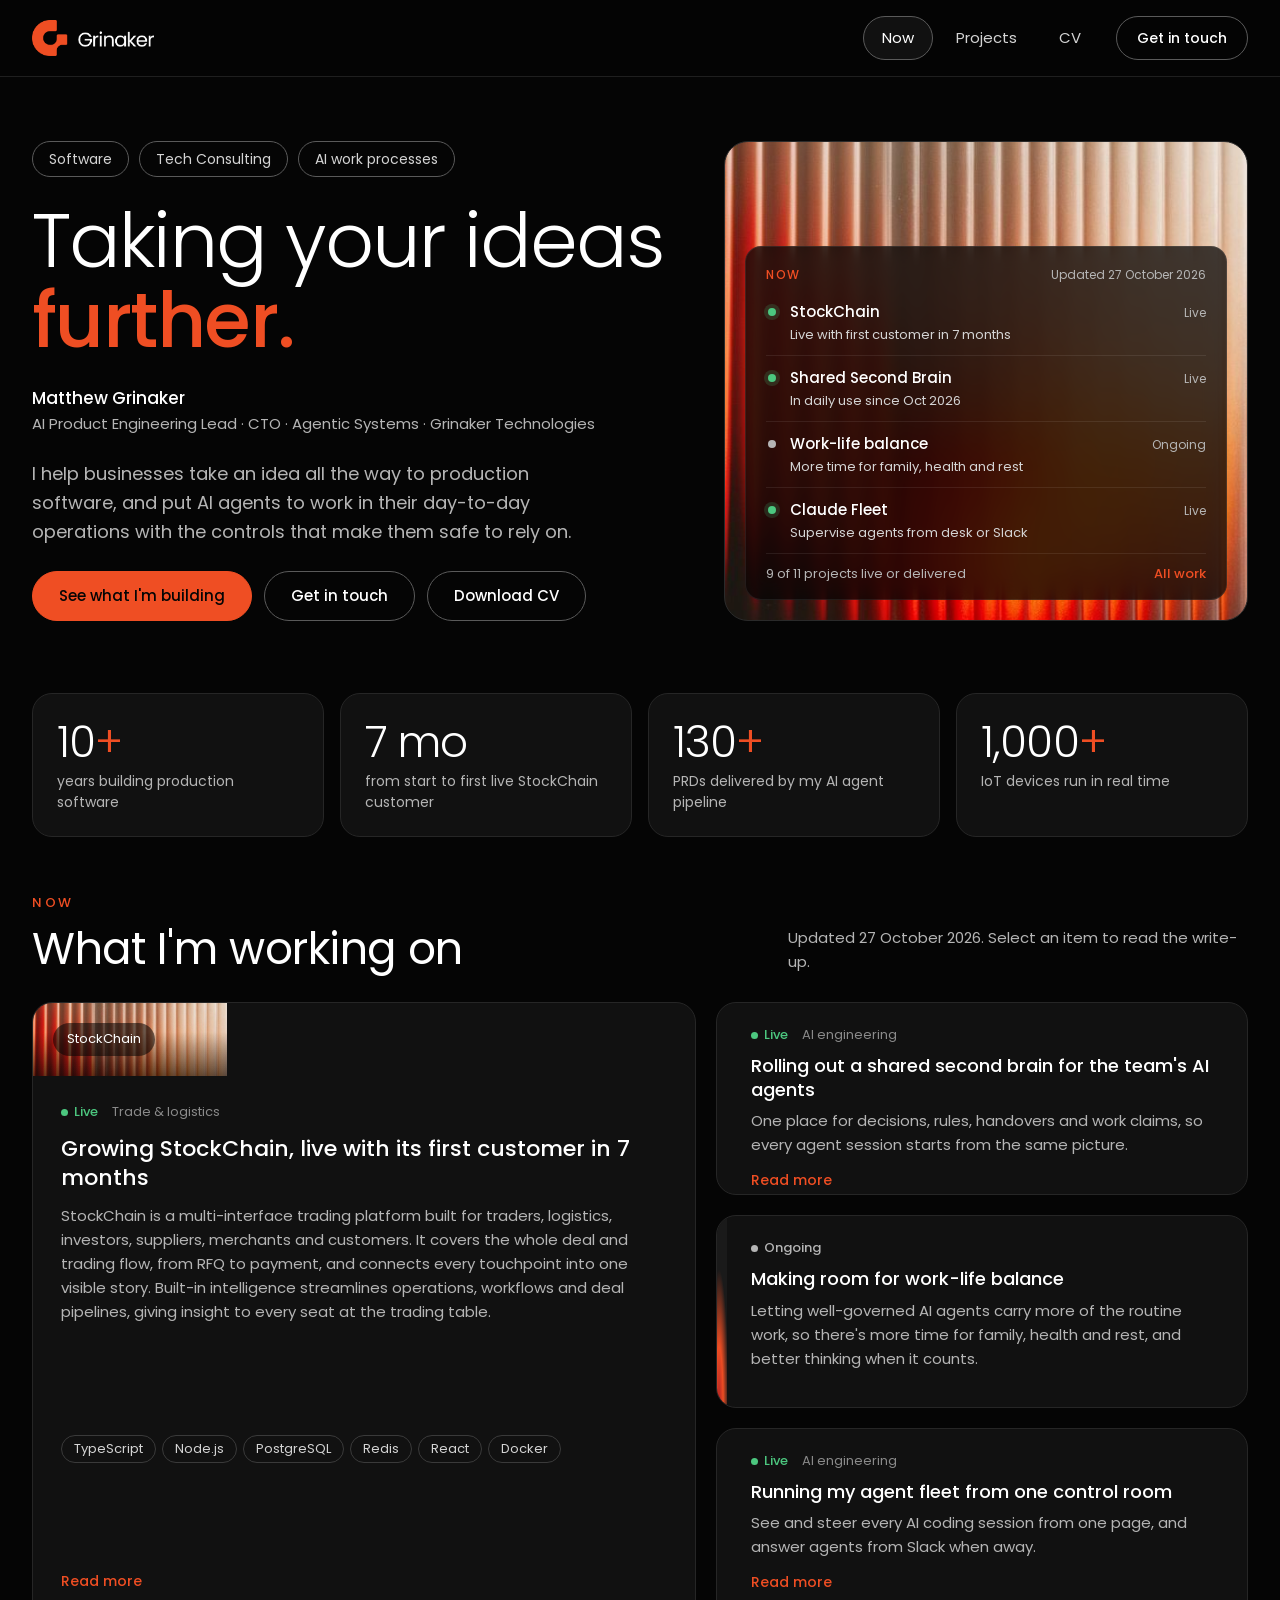
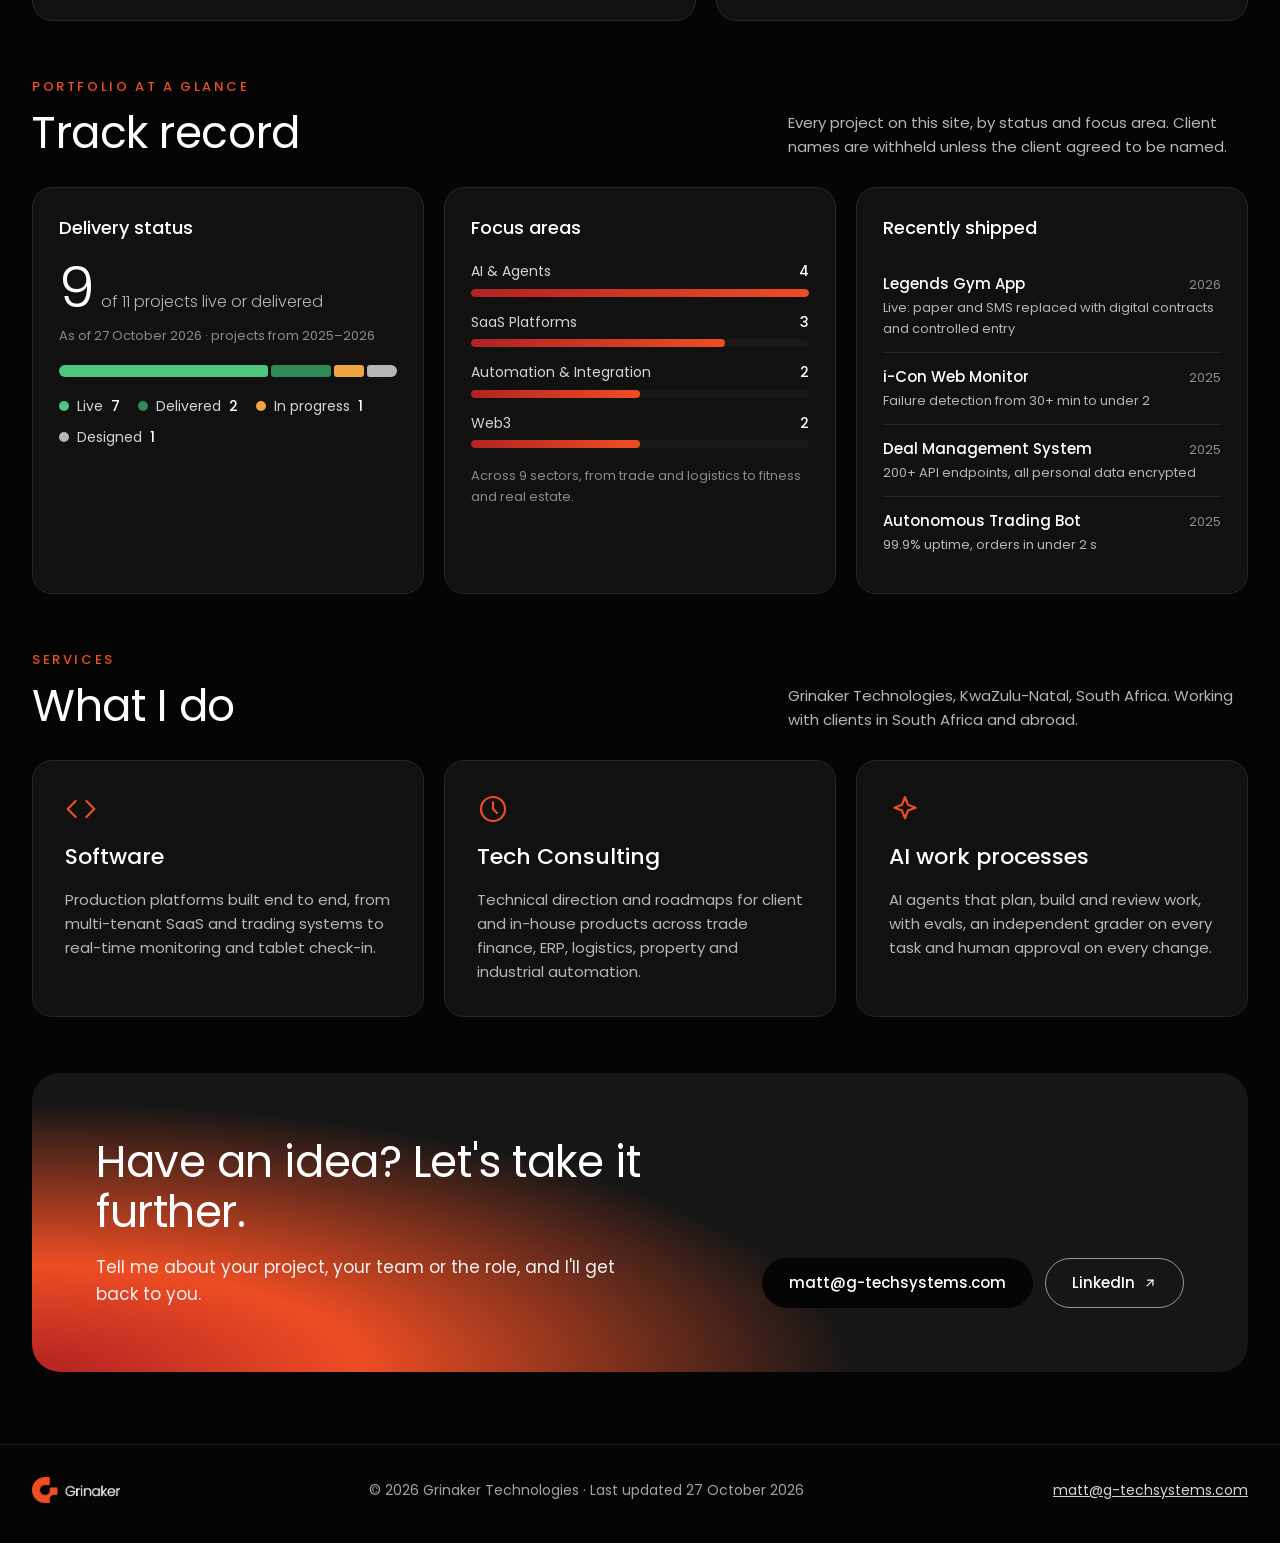
==== index.html @ ab9e6541 "Replace GTech OS with work-life balance on the Now list Co-Authored-By: Claude Opus 5.5 <noreply@ant" ====
<!doctype html>
<html lang="en">
<head>
<meta charset="utf-8">
<meta name="viewport" content="width=device-width, initial-scale=1">
<title>Matthew Grinaker · Grinaker Technologies</title>
<meta name="description" content="What Matthew Grinaker and Grinaker Technologies are building now, recent projects and CV. Software, tech consulting and AI work processes.">
<meta name="theme-color" content="#050505">
<meta property="og:title" content="Matthew Grinaker · Grinaker Technologies">
<meta property="og:description" content="Taking your ideas further. Software, tech consulting and AI work processes.">
<meta property="og:image" content="https://matthew-grinaker.github.io/Recent-Projects/assets/grinaker-share.jpg">
<meta property="og:image:width" content="1200">
<meta property="og:image:height" content="627">
<meta property="og:url" content="https://matthew-grinaker.github.io/Recent-Projects/">
<meta property="og:type" content="website">
<meta name="twitter:card" content="summary_large_image">
<link rel="icon" type="image/png" href="assets/grinaker-mark.png">
<link rel="apple-touch-icon" href="assets/grinaker-mark.png">
<link rel="preconnect" href="https://fonts.googleapis.com">
<link rel="preconnect" href="https://fonts.gstatic.com" crossorigin>
<link href="https://fonts.googleapis.com/css2?family=Poppins:wght@300;400;500;600&display=swap" rel="stylesheet">
<style>
  /* Grinaker Technologies brand: near-black canvas, signal orange, Poppins */
  :root {
    color-scheme: dark;
    --bg: #050505;
    --surface: #111111;
    --surface-2: #181818;
    --text: #ffffff;
    --soft: #d4d4d4;
    --muted: #b5b5b5;
    --faint: #8a8a8a;
    --border: #262626;
    --border-strong: #3a3a3a;
    --outline: #5a5a5a;
    --accent: #ef4e23;
    --accent-hover: #ff7a52;
    --accent-deep: #b22223;
    --accent-soft: rgba(239, 78, 35, .12);
    --live: #4cc77f;
    --progress: #f0a640;
    --plan: #b5b5b5;
    --glow: radial-gradient(120% 90% at 20% 100%, #b22223 0%, #ed4d23 35%, #1a1a1a 80%);
  }
  * { box-sizing: border-box; }
  html { scroll-behavior: smooth; }
  body {
    margin: 0;
    background: var(--bg);
    color: var(--text);
    font-family: Poppins, system-ui, -apple-system, "Segoe UI", sans-serif;
    font-size: 16px;
    line-height: 1.6;
    -webkit-font-smoothing: antialiased;
  }
  a { color: var(--accent); }
  a:hover { color: var(--accent-hover); }
  :focus-visible { outline: 2px solid var(--accent); outline-offset: 3px; }
  .wrap { max-width: 1280px; margin: 0 auto; padding: 0 32px; }
  .eyebrow { margin: 0; font-size: 13px; letter-spacing: .2em; text-transform: uppercase; color: var(--accent); font-weight: 500; }
  .pill {
    display: inline-flex; align-items: center; gap: 8px;
    border: 1px solid var(--outline); border-radius: 999px; padding: 6px 16px;
    font-size: 14px; color: var(--soft);
  }

  /* Top bar: logo + tabs */
  .topbar { position: sticky; top: 0; z-index: 10; background: rgba(5, 5, 5, .86); backdrop-filter: blur(12px); -webkit-backdrop-filter: blur(12px); border-bottom: 1px solid #1f1f1f; }
  .topbar .wrap { display: flex; flex-wrap: wrap; align-items: center; justify-content: space-between; gap: 12px 24px; padding-top: 16px; padding-bottom: 16px; }
  .brand { display: block; line-height: 0; }
  .brand img { height: 36px; width: auto; }
  .tabs { display: flex; align-items: center; gap: 4px; }
  .tabs button {
    background: none; border: 1px solid transparent; border-radius: 999px; padding: 9px 18px; min-height: 44px;
    font: inherit; font-size: 15px; color: var(--soft); cursor: pointer;
  }
  .tabs button:hover { color: var(--text); }
  .tabs button[aria-selected="true"] { color: var(--text); border-color: var(--outline); background: var(--surface); }
  .topbar .contact-btn { margin-left: 12px; }

  .btn {
    display: inline-flex; align-items: center; gap: 8px; min-height: 48px;
    padding: 12px 26px; border-radius: 999px; font-weight: 500; font-size: 15px;
    text-decoration: none; border: 1px solid var(--outline); color: var(--text); background: transparent;
    transition: background .15s, border-color .15s, color .15s;
  }
  .btn:hover { color: var(--text); border-color: var(--soft); }
  .btn.primary { background: var(--accent); border-color: var(--accent); color: #050505; }
  .btn.primary:hover { background: var(--accent-hover); border-color: var(--accent-hover); color: #050505; }
  .btn.small { min-height: 44px; padding: 9px 20px; font-size: 14px; }
  .btn svg { flex: none; }

  /* Hero */
  .hero .wrap { display: flex; flex-wrap: wrap; align-items: center; gap: 48px; padding-top: 64px; padding-bottom: 56px; }
  .hero-copy { flex: 1 1 520px; min-width: 0; display: flex; flex-direction: column; gap: 24px; }
  .hero-tags { display: flex; flex-wrap: wrap; gap: 10px; }
  .hero h1 { margin: 0; font-size: clamp(40px, 6vw, 76px); line-height: 1.05; font-weight: 300; letter-spacing: -.02em; }
  .hero h1 span { color: var(--accent); font-weight: 500; }
  .hero .who { margin: 0; font-size: 17px; color: var(--text); font-weight: 500; }
  .hero .who small { display: block; font-size: 15px; font-weight: 400; color: var(--muted); }
  .hero .pitch { margin: 0; font-size: 18px; color: var(--muted); max-width: 560px; }
  .actions { display: flex; flex-wrap: wrap; gap: 12px; }
  .hero-visual {
    flex: 1 1 400px; min-width: 0; align-self: stretch; min-height: 320px; position: relative;
    border-radius: 24px; overflow: hidden; border: 1px solid #2a2a2a; padding: 20px;
    display: flex; flex-direction: column; justify-content: flex-end;
    background: #1a1a1a url("assets/grinaker-texture.jpg") center / cover no-repeat;
  }
  .now-panel {
    background: rgba(5, 5, 5, .74); backdrop-filter: blur(10px); -webkit-backdrop-filter: blur(10px);
    border: 1px solid rgba(255, 255, 255, .08); border-radius: 16px; padding: 18px 20px 14px;
  }
  .now-panel .head { display: flex; justify-content: space-between; align-items: baseline; gap: 12px; margin-bottom: 6px; }
  .now-panel .label { font-size: 12px; letter-spacing: .14em; text-transform: uppercase; color: var(--accent); font-weight: 500; }
  .now-panel .date { font-size: 12px; color: var(--muted); }
  .now-panel ul { list-style: none; margin: 0; padding: 0; }
  .now-panel li + li { border-top: 1px solid rgba(255, 255, 255, .08); }
  .now-panel button, .now-panel .row {
    width: 100%; background: none; border: 0; padding: 10px 0; font: inherit; color: inherit; text-align: left; cursor: pointer;
    display: grid; grid-template-columns: 16px 1fr auto; gap: 2px 8px; align-items: baseline;
  }
  .now-panel button:hover .t { color: var(--accent); }
  .now-panel .dot { width: 8px; height: 8px; border-radius: 50%; background: currentColor; align-self: center; margin-left: 2px; }
  .now-panel .dot.live { color: var(--live); box-shadow: 0 0 0 4px rgba(76, 199, 127, .18); }
  .now-panel .dot.progress { color: var(--progress); box-shadow: 0 0 0 4px rgba(240, 166, 64, .18); }
  .now-panel .dot.plan { color: var(--plan); }
  .now-panel .t { font-size: 15px; font-weight: 500; }
  .now-panel .s { font-size: 12px; color: var(--muted); white-space: nowrap; }
  .now-panel .h { grid-column: 2 / -1; font-size: 13px; color: var(--soft); line-height: 1.45; }
  .now-panel .foot { display: flex; justify-content: space-between; gap: 12px; padding-top: 10px; border-top: 1px solid rgba(255, 255, 255, .08); font-size: 13px; color: var(--muted); }
  .now-panel .foot a { color: var(--accent); text-decoration: none; font-weight: 500; }

  /* Panels */
  section.panel { padding: 8px 0 72px; }
  section.panel[hidden] { display: none; }
  .block { padding-top: 56px; }
  .block-head { display: flex; flex-wrap: wrap; align-items: flex-end; justify-content: space-between; gap: 12px 24px; margin-bottom: 28px; }
  .block-head > div { display: flex; flex-direction: column; gap: 10px; }
  h2 { margin: 0; font-size: clamp(30px, 4vw, 44px); font-weight: 400; letter-spacing: -.01em; line-height: 1.15; }
  .sub { margin: 0; color: var(--muted); font-size: 15px; max-width: 460px; }

  /* KPI tiles */
  .stats { display: grid; grid-template-columns: repeat(4, 1fr); gap: 16px; }
  .stat { background: var(--surface); border: 1px solid var(--border); border-radius: 20px; padding: 24px; display: flex; flex-direction: column; gap: 6px; }
  .stat b { font-size: clamp(32px, 3.4vw, 44px); font-weight: 300; letter-spacing: -.02em; line-height: 1.1; color: var(--text); }
  .stat b em { font-style: normal; color: var(--accent); }
  .stat span { color: var(--muted); font-size: 14px; line-height: 1.45; }

  /* Now: featured + list */
  .now-grid { display: grid; grid-template-columns: 1.25fr 1fr; gap: 20px; }
  .now-card {
    background: var(--surface); border: 1px solid var(--border); border-radius: 20px; overflow: hidden;
    display: flex; flex-direction: column; cursor: pointer; text-align: left; font: inherit; color: inherit; padding: 0;
    transition: border-color .15s, transform .15s;
  }
  .now-card:hover, .now-card:focus-visible { border-color: var(--accent); transform: translateY(-2px); }
  .now-card.static { cursor: default; }
  .now-card.static:hover { border-color: var(--border); transform: none; }
  .now-card .art { aspect-ratio: 16 / 7; background: var(--glow); display: flex; align-items: flex-end; padding: 20px; }
  .now-card.featured .art { aspect-ratio: 16 / 6; background: linear-gradient(180deg, rgba(5,5,5,0) 40%, rgba(5,5,5,.6) 100%), #1a1a1a url("assets/grinaker-texture.jpg") center 30% / cover no-repeat; }
  .now-card .art .tag-chip { font-size: 13px; color: #fff; background: rgba(5, 5, 5, .55); border-radius: 999px; padding: 6px 14px; }
  .now-card .body { padding: 26px 28px 28px; display: flex; flex-direction: column; gap: 12px; flex-grow: 1; }
  .now-card h3 { margin: 0; font-size: 22px; font-weight: 500; line-height: 1.3; }
  .now-card p { margin: 0; color: var(--muted); font-size: 15px; }
  .now-side { display: flex; flex-direction: column; gap: 20px; }
  .now-side .now-card { flex-direction: row; flex: 1; }
  .now-side .now-card .art { aspect-ratio: auto; width: 10px; padding: 0; flex: none; }
  .now-side .now-card .body { padding: 22px 24px; gap: 8px; }
  .now-side .now-card h3 { font-size: 18px; }
  .meta-row { display: flex; flex-wrap: wrap; align-items: center; gap: 8px 14px; font-size: 13px; color: var(--faint); }
  .more { margin-top: auto; padding-top: 4px; font-size: 14px; color: var(--accent); font-weight: 500; }

  /* Snapshot dashboard */
  .snapshot { display: grid; grid-template-columns: 1fr 1fr 1fr; gap: 20px; }
  .tile { background: var(--surface); border: 1px solid var(--border); border-radius: 20px; padding: 26px; display: flex; flex-direction: column; gap: 18px; min-width: 0; }
  .tile h3 { margin: 0; font-size: 18px; font-weight: 500; }
  .tile .note { margin: 0; font-size: 13px; color: var(--faint); }
  .tile .big + .note { margin-top: -8px; }
  .big { font-size: 56px; font-weight: 300; letter-spacing: -.03em; line-height: 1; }
  .big small { font-size: 16px; color: var(--muted); letter-spacing: 0; margin-left: 8px; }
  .seg { display: flex; height: 12px; border-radius: 999px; overflow: hidden; gap: 3px; background: transparent; }
  .seg i { display: block; height: 100%; border-radius: 3px; }
  .legend { display: flex; flex-wrap: wrap; gap: 8px 18px; margin: 0; padding: 0; list-style: none; font-size: 14px; color: var(--soft); }
  .legend li { display: flex; align-items: center; gap: 8px; }
  .legend i { width: 10px; height: 10px; border-radius: 50%; display: inline-block; }
  .legend b { font-weight: 500; color: var(--text); }
  .bars { display: flex; flex-direction: column; gap: 14px; margin: 0; padding: 0; list-style: none; }
  .bars li { display: grid; grid-template-columns: 1fr auto; gap: 6px 12px; font-size: 14px; color: var(--soft); }
  .bars li b { font-weight: 500; color: var(--text); }
  .bars .track { grid-column: 1 / -1; height: 8px; background: var(--surface-2); border-radius: 999px; overflow: hidden; }
  .bars .fill { height: 100%; background: linear-gradient(90deg, var(--accent-deep), var(--accent)); border-radius: 999px; }
  .shipped { display: flex; flex-direction: column; margin: 0; padding: 0; list-style: none; }
  .shipped li { border-top: 1px solid var(--border); }
  .shipped li:first-child { border-top: 0; }
  .shipped button {
    width: 100%; background: none; border: 0; padding: 12px 0; font: inherit; color: inherit; text-align: left; cursor: pointer;
    display: grid; grid-template-columns: 1fr auto; gap: 2px 12px; align-items: baseline;
  }
  .shipped button:hover strong { color: var(--accent); }
  .shipped strong { font-weight: 500; font-size: 15px; }
  .shipped .yr { font-size: 13px; color: var(--faint); }
  .shipped .hl { grid-column: 1 / -1; font-size: 13px; color: var(--muted); }

  /* Services */
  .services { display: grid; grid-template-columns: repeat(3, 1fr); gap: 20px; }
  .service { background: var(--surface); border: 1px solid var(--border); border-radius: 20px; padding: 32px; display: flex; flex-direction: column; gap: 14px; }
  .service h3 { margin: 0; font-size: 22px; font-weight: 500; }
  .service p { margin: 0; color: var(--muted); font-size: 15px; }

  /* Contact CTA */
  .cta {
    border-radius: 28px; padding: clamp(32px, 5vw, 64px);
    background: radial-gradient(90% 120% at 0% 100%, #b22223 0%, #ed4d23 30%, #161616 75%);
    display: flex; flex-wrap: wrap; align-items: flex-end; justify-content: space-between; gap: 32px;
  }
  .cta > div:first-child { flex: 1 1 380px; display: flex; flex-direction: column; gap: 16px; }
  .cta p { margin: 0; font-size: 17px; color: #f2f2f2; max-width: 520px; }
  .cta .actions .btn:not(.primary) { border-color: rgba(255, 255, 255, .55); }
  .cta .btn.primary { background: #050505; border-color: #050505; color: #fff; }
  .cta .btn.primary:hover { background: #1a1a1a; border-color: #1a1a1a; }

  /* Projects tab */
  .filters { display: flex; flex-wrap: wrap; gap: 8px; align-items: center; margin-bottom: 24px; }
  .chip {
    border: 1px solid var(--border-strong); background: transparent; color: var(--soft);
    border-radius: 999px; padding: 8px 16px; min-height: 40px; font: inherit; font-size: 14px; cursor: pointer;
  }
  .chip:hover { border-color: var(--outline); color: var(--text); }
  .chip[aria-pressed="true"] { background: var(--accent); border-color: var(--accent); color: #050505; font-weight: 500; }
  .search {
    margin-left: auto; min-width: 200px; flex: 0 1 280px; min-height: 44px;
    border: 1px solid var(--border-strong); background: #141414; color: var(--text);
    border-radius: 12px; padding: 10px 14px; font: inherit; font-size: 15px;
  }
  .search::placeholder { color: var(--faint); }
  .grid { display: grid; grid-template-columns: repeat(3, 1fr); gap: 20px; }
  .card {
    display: flex; flex-direction: column; gap: 10px; text-align: left;
    background: var(--surface); border: 1px solid var(--border); border-radius: 20px;
    padding: 26px; cursor: pointer; font: inherit; color: inherit;
    transition: border-color .15s, transform .15s;
  }
  .card:hover, .card:focus-visible { border-color: var(--accent); transform: translateY(-2px); }
  .card .top { display: flex; justify-content: space-between; gap: 8px; font-size: 12px; letter-spacing: .08em; text-transform: uppercase; color: var(--accent); font-weight: 500; }
  .card h3 { margin: 0; font-size: 20px; font-weight: 500; line-height: 1.3; }
  .card p { margin: 0; color: var(--muted); font-size: 15px; }
  .card .highlight { color: var(--text); font-size: 14px; font-weight: 500; }
  .card .year { font-size: 13px; color: var(--faint); }
  .tags { display: flex; flex-wrap: wrap; gap: 6px; margin-top: auto; padding-top: 8px; }
  .tag { border: 1px solid var(--border-strong); border-radius: 999px; padding: 3px 12px; font-size: 13px; color: var(--soft); }
  .status { display: inline-flex; align-items: center; gap: 6px; font-weight: 500; letter-spacing: 0; text-transform: none; font-size: 13px; }
  .status::before { content: ""; width: 7px; height: 7px; border-radius: 50%; background: currentColor; }
  .status.live { color: var(--live); }
  .status.progress { color: var(--progress); }
  .status.plan { color: var(--plan); }
  .empty { color: var(--muted); padding: 24px 0; }

  /* CV tab */
  .cv-grid { display: grid; grid-template-columns: 2fr 1fr; gap: 40px; }
  .cv-grid h3.section { margin: 0 0 18px; font-size: 13px; color: var(--accent); text-transform: uppercase; letter-spacing: .2em; font-weight: 500; }
  .job { padding: 0 0 26px 24px; border-left: 1px solid var(--border-strong); position: relative; }
  .job::before { content: ""; position: absolute; left: -5px; top: 7px; width: 9px; height: 9px; border-radius: 50%; background: var(--accent); }
  .job .period { font-size: 13px; color: var(--faint); }
  .job h3 { margin: 2px 0 0; font-size: 18px; font-weight: 500; }
  .job .org { color: var(--accent); font-weight: 500; font-size: 14px; }
  .job ul { margin: 10px 0 0; padding-left: 18px; color: var(--muted); font-size: 15px; }
  .job li + li { margin-top: 4px; }
  .skill-group { border-top: 1px solid #333; padding-top: 18px; margin-bottom: 24px; }
  .skill-group h4 { margin: 0 0 12px; font-size: 16px; font-weight: 500; }

  /* Project dialog */
  dialog {
    width: min(760px, calc(100% - 32px)); max-height: calc(100% - 48px);
    border: 1px solid var(--border-strong); border-radius: 20px; padding: 0;
    background: var(--surface); color: var(--text);
  }
  dialog::backdrop { background: rgba(0, 0, 0, .7); }
  .dlg-head { position: sticky; top: 0; display: flex; justify-content: flex-end; padding: 12px; background: var(--surface); }
  .dlg-close { background: transparent; border: 1px solid var(--outline); border-radius: 999px; padding: 8px 18px; min-height: 40px; font: inherit; font-size: 14px; color: var(--text); cursor: pointer; }
  .dlg-close:hover { border-color: var(--soft); }
  .dlg-body { padding: 0 32px 32px; }
  .dlg-body h1 { font-size: 30px; font-weight: 400; margin: 0 0 10px; letter-spacing: -.01em; }
  .dlg-body h2 { font-size: 13px; letter-spacing: .2em; text-transform: uppercase; color: var(--accent); font-weight: 500; margin: 26px 0 8px; }
  .dlg-body p, .dlg-body li { color: var(--soft); }
  .dlg-body strong { color: var(--text); font-weight: 500; }
  .dlg-body ul { padding-left: 20px; }

  footer { border-top: 1px solid #1f1f1f; }
  footer .wrap { display: flex; flex-wrap: wrap; align-items: center; justify-content: space-between; gap: 16px; padding-top: 32px; padding-bottom: 40px; font-size: 14px; color: #a3a3a3; }
  footer img { height: 26px; width: auto; display: block; }
  footer a { color: var(--soft); }

  @media (max-width: 1020px) {
    .snapshot { grid-template-columns: 1fr 1fr; }
    .snapshot .tile:last-child { grid-column: 1 / -1; }
    .now-grid { grid-template-columns: 1fr; }
    .grid { grid-template-columns: repeat(2, 1fr); }
  }
  @media (max-width: 860px) {
    .stats { grid-template-columns: repeat(2, 1fr); }
    .services { grid-template-columns: 1fr; }
    .cv-grid { grid-template-columns: 1fr; }
    .topbar .contact-btn { display: none; }
  }
  @media (max-width: 600px) {
    .wrap { padding: 0 16px; }
    .topbar .wrap { padding-top: 12px; padding-bottom: 10px; }
    .brand img { height: 30px; }
    .tabs { width: 100%; }
    .tabs button { flex: 1; padding: 8px 10px; }
    .hero .wrap { padding-top: 36px; gap: 32px; }
    .hero-visual { min-height: 220px; flex-basis: 100%; }
    .block { padding-top: 44px; }
    .stat { padding: 18px; border-radius: 16px; }
    .snapshot { grid-template-columns: 1fr; }
    .snapshot .tile:last-child { grid-column: auto; }
    .now-card .body { padding: 22px; }
    .service { padding: 24px; }
    .grid { grid-template-columns: 1fr; }
    .search { margin-left: 0; flex: 1 1 100%; }
    .dlg-body { padding: 0 20px 24px; }
  }
  @media (prefers-reduced-motion: reduce) {
    html { scroll-behavior: auto; }
    .card, .now-card { transition: none; }
    .card:hover, .now-card:hover { transform: none; }
  }
</style>
</head>
<body>
  <header class="topbar">
    <div class="wrap">
      <a class="brand" href="#now" aria-label="Grinaker Technologies, back to Now"><img src="assets/grinaker-logo.png" alt="Grinaker" width="407" height="120"></a>
      <div class="tabs">
        <div class="tabs" role="tablist" aria-label="Sections">
          <button role="tab" id="tab-now" aria-controls="now" aria-selected="true">Now</button>
          <button role="tab" id="tab-projects" aria-controls="projects" aria-selected="false">Projects</button>
          <button role="tab" id="tab-cv" aria-controls="cv" aria-selected="false">CV</button>
        </div>
        <a class="btn small contact-btn" href="#contact">Get in touch</a>
      </div>
    </div>
  </header>

  <section class="hero" aria-labelledby="tagline">
    <div class="wrap">
      <div class="hero-copy">
        <div class="hero-tags" id="hero-tags"></div>
        <h1 id="tagline">Taking your ideas <span>further.</span></h1>
        <p class="who"><span id="name">Matthew Grinaker</span><small id="title"></small></p>
        <p class="pitch" id="pitch"></p>
        <div class="actions" id="actions"></div>
      </div>
      <aside class="hero-visual" aria-label="What I'm working on now">
        <div class="now-panel" id="now-panel" hidden></div>
      </aside>
    </div>
  </section>

  <main class="wrap">
    <section class="panel" id="now" role="tabpanel" aria-labelledby="tab-now">
      <div class="block" style="padding-top:8px">
        <div class="stats" id="stats"></div>
      </div>

      <div class="block">
        <div class="block-head">
          <div><p class="eyebrow">Now</p><h2>What I'm working on</h2></div>
          <p class="sub" id="updated"></p>
        </div>
        <div class="now-grid" id="now-list"></div>
      </div>

      <div class="block">
        <div class="block-head">
          <div><p class="eyebrow">Portfolio at a glance</p><h2>Track record</h2></div>
          <p class="sub">Every project on this site, by status and focus area. Client names are withheld unless the client agreed to be named.</p>
        </div>
        <div class="snapshot" id="snapshot"></div>
      </div>

      <div class="block">
        <div class="block-head">
          <div><p class="eyebrow">Services</p><h2>What I do</h2></div>
          <p class="sub" id="company-line"></p>
        </div>
        <div class="services" id="services"></div>
      </div>

      <div class="block" id="contact">
        <div class="cta">
          <div>
            <h2>Have an idea? Let's take it further.</h2>
            <p>Tell me about your project, your team or the role, and I'll get back to you.</p>
          </div>
          <div class="actions" id="cta-actions"></div>
        </div>
      </div>
    </section>

    <section class="panel" id="projects" role="tabpanel" aria-labelledby="tab-projects" hidden>
      <div class="block" style="padding-top:8px">
        <div class="block-head">
          <div><p class="eyebrow">Selected work</p><h2>Projects I've delivered</h2></div>
          <p class="sub">Short summaries of recent client and in-house work. Select a project to read more.</p>
        </div>
        <div class="filters" id="filters">
          <input class="search" id="search" type="search" placeholder="Search projects or tech" aria-label="Search projects">
        </div>
        <div class="grid" id="grid"></div>
      </div>
    </section>

    <section class="panel" id="cv" role="tabpanel" aria-labelledby="tab-cv" hidden>
      <div class="block" style="padding-top:8px">
        <div class="block-head">
          <div><p class="eyebrow">Curriculum vitae</p><h2>Experience and skills</h2></div>
          <a class="btn small" id="cv-link" href="#" download>Download the full CV (PDF)</a>
        </div>
        <div class="cv-grid">
          <div>
            <h3 class="section">Experience</h3>
            <div id="experience"></div>
            <h3 class="section" style="margin-top:8px">Education</h3>
            <div id="education"></div>
          </div>
          <aside id="skills" aria-label="Skills"></aside>
        </div>
      </div>
    </section>
  </main>

  <footer>
    <div class="wrap" id="footer"></div>
  </footer>

  <dialog id="dlg" aria-label="Project details">
    <div class="dlg-head"><button class="dlg-close" id="dlg-close">Close</button></div>
    <div class="dlg-body" id="dlg-body"></div>
  </dialog>

<script>
(async function () {
  const $ = (id) => document.getElementById(id);
  const esc = (s) => String(s).replace(/[&<>"']/g, (c) => ({ "&": "&amp;", "<": "&lt;", ">": "&gt;", '"': "&quot;", "'": "&#39;" }[c]));
  const statusClass = (s) => /live|delivered/i.test(s) ? "live" : /progress/i.test(s) ? "progress" : "plan";
  const arrow = `<svg aria-hidden="true" width="14" height="14" viewBox="0 0 24 24" fill="none" stroke="currentColor" stroke-width="2" stroke-linecap="round" stroke-linejoin="round"><path d="M7 17L17 7"></path><path d="M8 7h9v9"></path></svg>`;
  const icons = {
    software: `<path d="M8 6l-6 6 6 6"></path><path d="M16 6l6 6-6 6"></path>`,
    consulting: `<circle cx="12" cy="12" r="9"></circle><path d="M12 7v5l3 3"></path>`,
    ai: `<path d="M12 3l2.2 5.8L20 11l-5.8 2.2L12 19l-2.2-5.8L4 11l5.8-2.2z"></path>`
  };
  const icon = (k) => `<svg aria-hidden="true" width="32" height="32" viewBox="0 0 24 24" fill="none" stroke="#EF4E23" stroke-width="1.6" stroke-linecap="round" stroke-linejoin="round">${icons[k] || icons.software}</svg>`;
  // Minimal Markdown for the project write-ups: headings, bullet lists, bold, italics, links, paragraphs
  const inline = (t) => esc(t)
    .replace(/\*\*(.+?)\*\*/g, "<strong>$1</strong>")
    .replace(/_(.+?)_/g, "<em>$1</em>")
    .replace(/\[(.+?)\]\((https?:[^)\s]+|mailto:[^)\s]+)\)/g, '<a href="$2" target="_blank" rel="noopener">$1</a>');
  function md(src) {
    const out = [];
    let list = null, para = [];
    const flushPara = () => { if (para.length) { out.push(`<p>${inline(para.join(" "))}</p>`); para = []; } };
    const flushList = () => { if (list) { out.push(`<ul>${list.map((li) => `<li>${inline(li)}</li>`).join("")}</ul>`); list = null; } };
    for (const line of src.split(/\r?\n/)) {
      const h = line.match(/^(#{1,3})\s+(.*)/);
      const li = line.match(/^\s*[-*]\s+(.*)/);
      if (h) { flushPara(); flushList(); out.push(`<h${h[1].length}>${inline(h[2])}</h${h[1].length}>`); }
      else if (li) { flushPara(); (list = list || []).push(li[1]); }
      else if (!line.trim()) { flushPara(); flushList(); }
      else { flushList(); para.push(line.trim()); }
    }
    flushPara(); flushList();
    return out.join("\n");
  }
  const fmtDate = (d) => new Date(d + "T00:00:00").toLocaleDateString("en-GB", { day: "numeric", month: "long", year: "numeric" });

  let data;
  try {
    data = await (await fetch("data/portfolio.json", { cache: "no-cache" })).json();
  } catch (e) {
    $("pitch").textContent = "The portfolio data could not be loaded. Please view the project write-ups in the repository instead.";
    return;
  }
  const p = data.profile;
  const b = data.brand || {};
  const bySlug = Object.fromEntries(data.projects.map((x) => [x.slug, x]));
  const mail = `mailto:${esc(p.email)}`;

  // Hero
  $("name").textContent = p.name;
  $("title").textContent = `${p.title} · ${p.company}`;
  $("pitch").textContent = b.pitch || p.summary;
  if (b.tagline) {
    // Last word in the accent colour, as in the brand mockup
    const words = b.tagline.trim().split(/\s+/);
    const last = words.pop();
    $("tagline").innerHTML = words.length ? `${esc(words.join(" "))} <span>${esc(last)}</span>` : `<span>${esc(last)}</span>`;
  }
  $("hero-tags").innerHTML = (b.services || []).map((s) => `<span class="pill">${esc(s.name)}</span>`).join("");
  $("actions").innerHTML = `
    <a class="btn primary" href="#now-list">See what I'm building</a>
    <a class="btn" href="${mail}">Get in touch</a>
    <a class="btn" href="${esc(p.cv)}" download>Download CV</a>`;
  // Hero: compact live view of current work, over the brand texture
  if (data.now.length) {
    const liveCount = data.projects.filter((x) => statusClass(x.status) === "live").length;
    $("now-panel").hidden = false;
    $("now-panel").innerHTML = `
      <div class="head"><span class="label">Now</span><span class="date">Updated ${esc(fmtDate(data.updated))}</span></div>
      <ul>${data.now.map((n) => {
        const x = bySlug[n.slug] || {};
        const status = x.status || n.status || "";
        const inner = `
          <span class="dot ${statusClass(status)}" aria-hidden="true"></span>
          <span class="t">${esc(x.title || n.title || n.headline)}</span><span class="s">${esc(status)}</span>
          <span class="h">${esc(x.highlight || n.highlight || n.detail)}</span>`;
        return n.slug ? `<li><button data-slug="${esc(n.slug)}">${inner}</button></li>` : `<li><div class="row">${inner}</div></li>`;
      }).join("")}</ul>
      <div class="foot"><span>${liveCount} of ${data.projects.length} projects live or delivered</span><a href="#projects">All work</a></div>`;
  }

  // Now: KPIs
  $("stats").innerHTML = data.stats.map((s) =>
    `<div class="stat"><b>${esc(s.value).replace(/(\+)$/, "<em>$1</em>")}</b><span>${esc(s.label)}</span></div>`).join("");

  // Now: current work (first item featured)
  $("updated").textContent = `Updated ${fmtDate(data.updated)}. Select an item to read the write-up.`;
  // Items without a slug (e.g. personal focus) have no write-up, so they render as plain cards
  const nowCard = (n, featured) => {
    const x = bySlug[n.slug] || {};
    const status = x.status || n.status;
    const sector = x.sector || n.sector;
    const meta = `<div class="meta-row">${status ? `<span class="status ${statusClass(status)}">${esc(status)}</span>` : ""}${sector ? `<span>${esc(sector)}</span>` : ""}</div>`;
    const tag = n.slug ? "button" : "article";
    return `<${tag} class="${featured ? "now-card featured" : "now-card"}${n.slug ? "" : " static"}"${n.slug ? ` data-slug="${esc(n.slug)}"` : ""}>
      <div class="art">${featured ? `<span class="tag-chip">${esc(x.title || "Current work")}</span>` : ""}</div>
      <div class="body">
        ${meta}
        <h3>${esc(n.headline)}</h3>
        <p>${esc(n.detail)}</p>
        ${featured && x.stack ? `<div class="tags">${x.stack.map((t) => `<span class="tag">${esc(t)}</span>`).join("")}</div>` : ""}
        ${n.slug ? `<span class="more">Read more</span>` : ""}
      </div>
    </${tag}>`;
  };
  $("now-list").innerHTML = data.now.length
    ? nowCard(data.now[0], true) + `<div class="now-side">${data.now.slice(1).map((n) => nowCard(n, false)).join("")}</div>`
    : `<p class="empty">Nothing listed right now.</p>`;

  // Now: portfolio snapshot, computed from the project list
  const statusColor = { live: "var(--live)", progress: "var(--progress)", plan: "var(--plan)" };
  const statusCounts = {};
  data.projects.forEach((x) => { statusCounts[x.status] = (statusCounts[x.status] || 0) + 1; });
  const statusList = Object.entries(statusCounts).sort((a, b2) => b2[1] - a[1]);
  const total = data.projects.length;
  const years = data.projects.map((x) => Number(x.year)).filter(Boolean);
  const yearSpan = Math.min(...years) === Math.max(...years) ? String(Math.min(...years)) : `${Math.min(...years)}–${Math.max(...years)}`;
  const running = data.projects.filter((x) => statusClass(x.status) === "live").length;
  const shade = (s) => statusClass(s) === "live" && /delivered/i.test(s) ? "#2e8a57" : statusColor[statusClass(s)];
  const catCounts = {};
  data.projects.forEach((x) => { catCounts[x.category] = (catCounts[x.category] || 0) + 1; });
  const cats = Object.entries(catCounts).sort((a, b2) => b2[1] - a[1]);
  const maxCat = Math.max(...cats.map((c) => c[1]));
  const nowSlugs = new Set(data.now.map((n) => n.slug));
  const recent = data.projects.filter((x) => !nowSlugs.has(x.slug) && statusClass(x.status) === "live").slice(0, 4);
  $("snapshot").innerHTML = `
    <div class="tile">
      <h3>Delivery status</h3>
      <div class="big">${running}<small>of ${total} projects live or delivered</small></div>
      <p class="note">As of ${esc(fmtDate(data.updated))} · projects from ${esc(yearSpan)}</p>
      <div class="seg" role="img" aria-label="${esc(statusList.map(([s, n]) => `${n} ${s}`).join(", "))}">
        ${statusList.map(([s, n]) => `<i style="flex:${n};background:${shade(s)}"></i>`).join("")}
      </div>
      <ul class="legend">${statusList.map(([s, n]) => `<li><i style="background:${shade(s)}"></i>${esc(s)} <b>${n}</b></li>`).join("")}</ul>
    </div>
    <div class="tile">
      <h3>Focus areas</h3>
      <ul class="bars">${cats.map(([c, n]) => `<li><span>${esc(c)}</span><b>${n}</b><span class="track"><span class="fill" style="display:block;width:${(n / maxCat) * 100}%"></span></span></li>`).join("")}</ul>
      <p class="note">Across ${new Set(data.projects.map((x) => x.sector)).size} sectors, from trade and logistics to fitness and real estate.</p>
    </div>
    <div class="tile">
      <h3>Recently shipped</h3>
      <ul class="shipped">${recent.map((x) => `<li><button data-slug="${esc(x.slug)}"><strong>${esc(x.title)}</strong><span class="yr">${esc(x.year)}</span><span class="hl">${esc(x.highlight)}</span></button></li>`).join("")}</ul>
    </div>`;

  // Now: services and contact
  $("company-line").textContent = `${p.company}, ${p.location.split(" · ")[0]}. Working with clients in South Africa and abroad.`;
  $("services").innerHTML = (b.services || []).map((s) => `
    <div class="service">${icon(s.icon)}<h3>${esc(s.name)}</h3><p>${esc(s.detail)}</p></div>`).join("");
  $("cta-actions").innerHTML = `
    <a class="btn primary" href="${mail}">${esc(p.email)}</a>
    <a class="btn" href="${esc(p.linkedin)}" target="_blank" rel="noopener">LinkedIn ${arrow}</a>`;
  $("footer").innerHTML = `
    <img src="assets/grinaker-logo.png" alt="Grinaker" width="88" height="26">
    <span>© ${new Date(data.updated).getFullYear()} ${esc(p.company)} · Last updated ${esc(fmtDate(data.updated))}</span>
    <a href="${mail}">${esc(p.email)}</a>`;

  // Projects
  const categories = ["All", ...new Set(data.projects.map((x) => x.category))];
  let activeCat = "All";
  const search = $("search");
  search.insertAdjacentHTML("beforebegin", categories.map((c) =>
    `<button class="chip" data-cat="${esc(c)}" aria-pressed="${c === "All"}">${esc(c)}</button>`).join(""));

  function renderGrid() {
    const q = search.value.trim().toLowerCase();
    const list = data.projects.filter((x) =>
      (activeCat === "All" || x.category === activeCat) &&
      (!q || [x.title, x.tagline, x.sector, x.highlight, ...x.stack].join(" ").toLowerCase().includes(q)));
    $("grid").innerHTML = list.length ? list.map((x) => `
      <button class="card" data-slug="${esc(x.slug)}">
        <div class="top"><span>${esc(x.sector)}</span><span class="status ${statusClass(x.status)}">${esc(x.status)}</span></div>
        <h3>${esc(x.title)}</h3>
        <p>${esc(x.tagline)}</p>
        <div class="highlight">${esc(x.highlight)}</div>
        <div class="year">${esc(x.year)}</div>
        <div class="tags">${x.stack.map((t) => `<span class="tag">${esc(t)}</span>`).join("")}</div>
      </button>`).join("") : `<p class="empty">No projects match that search.</p>`;
  }
  $("filters").addEventListener("click", (e) => {
    const chip = e.target.closest(".chip");
    if (!chip) return;
    activeCat = chip.dataset.cat;
    document.querySelectorAll(".chip").forEach((c) => c.setAttribute("aria-pressed", c === chip));
    renderGrid();
  });
  search.addEventListener("input", renderGrid);
  renderGrid();

  // CV
  $("cv-link").href = p.cv;
  $("experience").innerHTML = data.experience.map((j) => `
    <div class="job">
      <div class="period">${esc(j.period)}</div>
      <h3>${esc(j.role)}</h3>
      <div class="org">${esc(j.org)}</div>
      <ul>${j.points.map((pt) => `<li>${esc(pt)}</li>`).join("")}</ul>
    </div>`).join("");
  $("education").innerHTML = data.education.map((ed) => `
    <div class="job">
      <div class="period">${esc(ed.period)}</div>
      <h3>${esc(ed.qualification)}</h3>
      <div class="org">${esc(ed.org)}</div>
    </div>`).join("");
  $("skills").innerHTML = data.skills.map((g) => `
    <div class="skill-group"><h4>${esc(g.group)}</h4>
      <div class="tags">${g.items.map((t) => `<span class="tag">${esc(t)}</span>`).join("")}</div>
    </div>`).join("");

  // Tabs (synced to the URL hash so sections can be linked directly)
  const tabs = ["now", "projects", "cv"];
  function showTab(name) {
    tabs.forEach((t) => {
      $(t).hidden = t !== name;
      $("tab-" + t).setAttribute("aria-selected", t === name);
    });
  }
  tabs.forEach((t) => $("tab-" + t).addEventListener("click", () => { location.hash = t; }));

  // Project detail dialog, loaded from the Markdown write-up
  const dlg = $("dlg");
  async function openProject(slug) {
    $("dlg-body").innerHTML = `<p class="empty">Loading…</p>`;
    if (!dlg.open) dlg.showModal();
    try {
      const res = await fetch(`projects/${encodeURIComponent(slug)}.md`, { cache: "no-cache" });
      if (!res.ok) throw new Error(res.status);
      $("dlg-body").innerHTML = md(await res.text());
    } catch (e) {
      $("dlg-body").innerHTML = `<p class="empty">This write-up could not be loaded.</p>`;
    }
  }
  // Closing returns to the tab the project was opened from
  let returnTab = "projects";
  dlg.addEventListener("close", () => {
    if (location.hash.startsWith("#project/")) {
      history.replaceState(null, "", "#" + returnTab);
      showTab(returnTab);
    }
  });
  $("dlg-close").addEventListener("click", () => dlg.close());
  dlg.addEventListener("click", (e) => { if (e.target === dlg) dlg.close(); });

  document.addEventListener("click", (e) => {
    const el = e.target.closest("[data-slug]");
    if (el) location.hash = "project/" + el.dataset.slug;
  });

  // In-page anchors inside the Now tab (hero buttons, Get in touch)
  const anchors = { "now-list": "now", contact: "now" };

  function route() {
    const h = location.hash.slice(1);
    if (h.startsWith("project/")) {
      const current = tabs.find((t) => !$(t).hidden);
      returnTab = current || "projects";
      if (!current) showTab("projects");
      openProject(h.slice(8));
    } else if (anchors[h]) {
      if (dlg.open) dlg.close();
      showTab(anchors[h]);
      $(h).scrollIntoView();
    } else {
      if (dlg.open) dlg.close();
      showTab(tabs.includes(h) ? h : "now");
      // Keep the hero in view; once scrolled past it, put the new tab's top just under the bar
      const heroEnd = document.querySelector(".hero").offsetHeight;
      scrollTo({ top: initial || scrollY < heroEnd ? 0 : heroEnd, behavior: "instant" });
    }
    initial = false;
  }
  let initial = true;
  window.addEventListener("hashchange", route);
  route();
  // The browser's own jump to #now/#projects/#cv can land after this script; undo it once on first load
  if (tabs.includes(location.hash.slice(1))) {
    const top = () => scrollTo({ top: 0, behavior: "instant" });
    if (document.readyState === "complete") requestAnimationFrame(top); else addEventListener("load", () => requestAnimationFrame(top), { once: true });
  }
})();
</script>
</body>
</html>
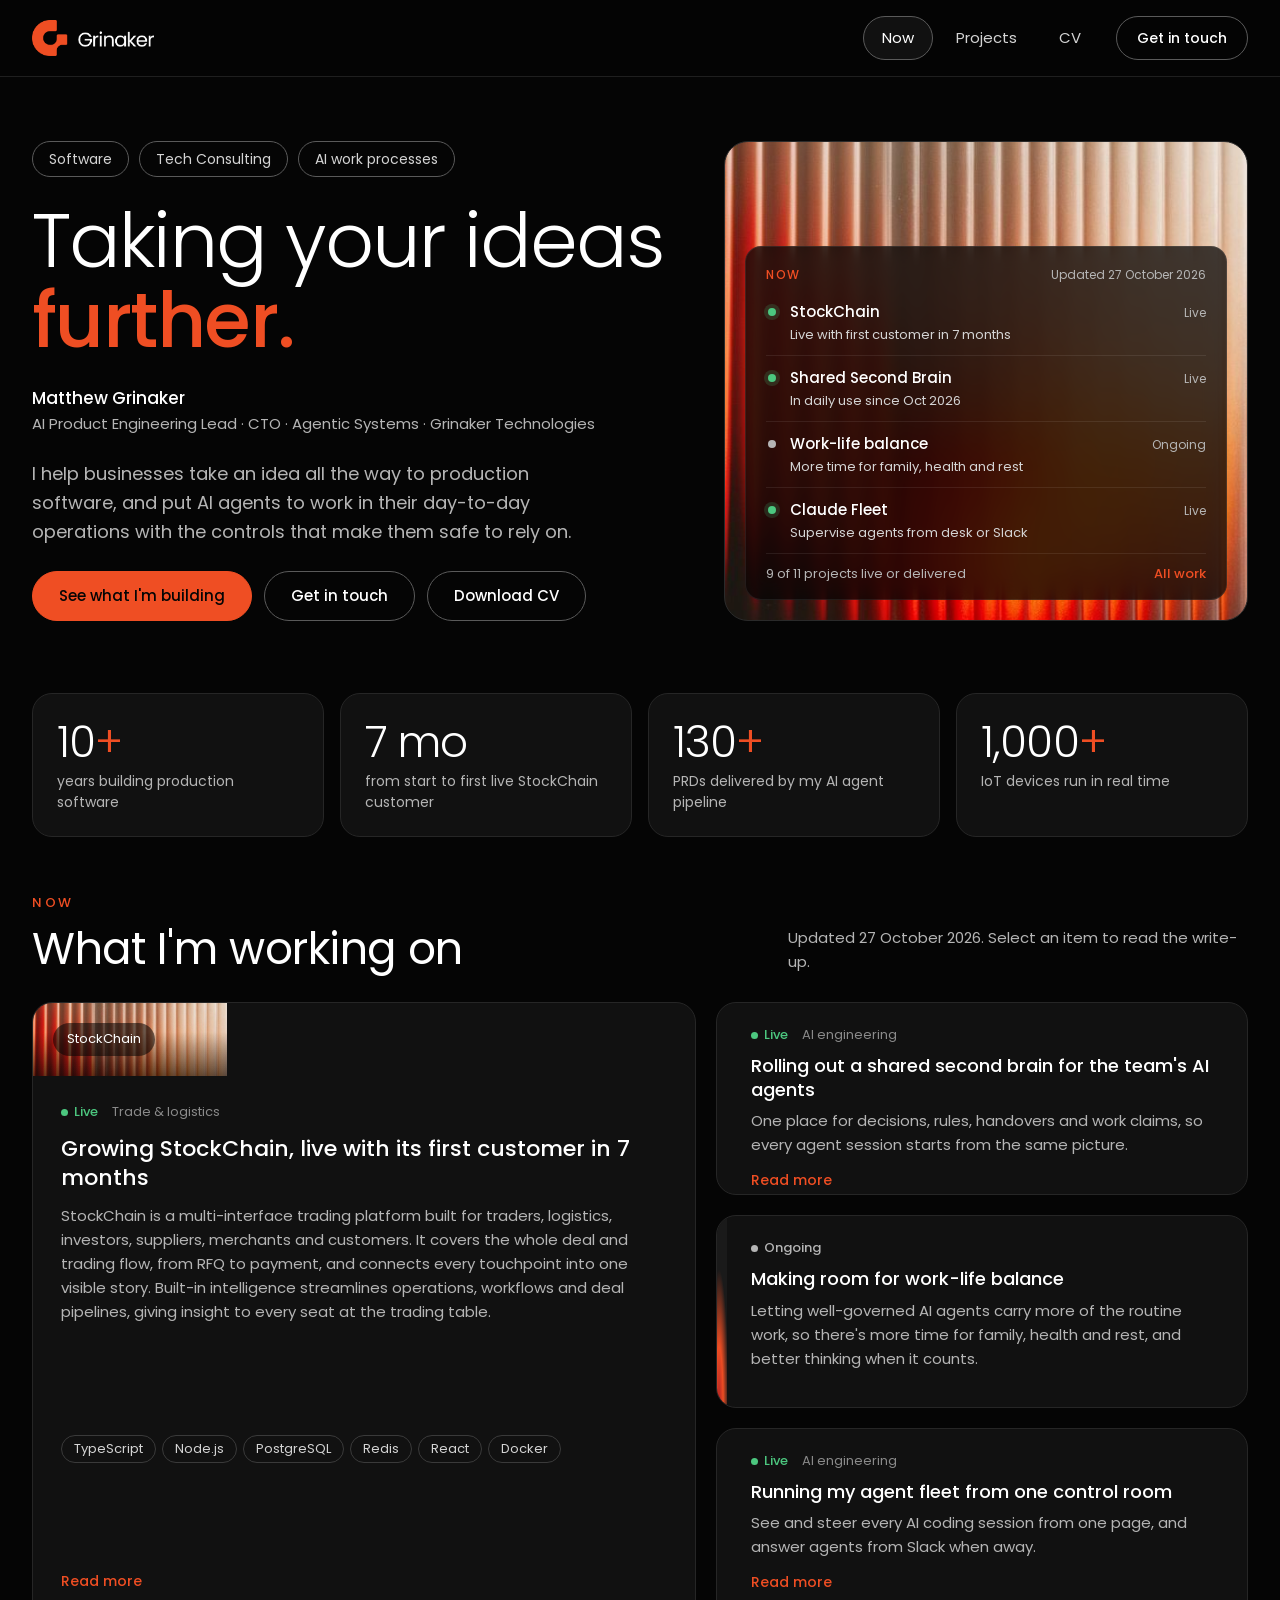
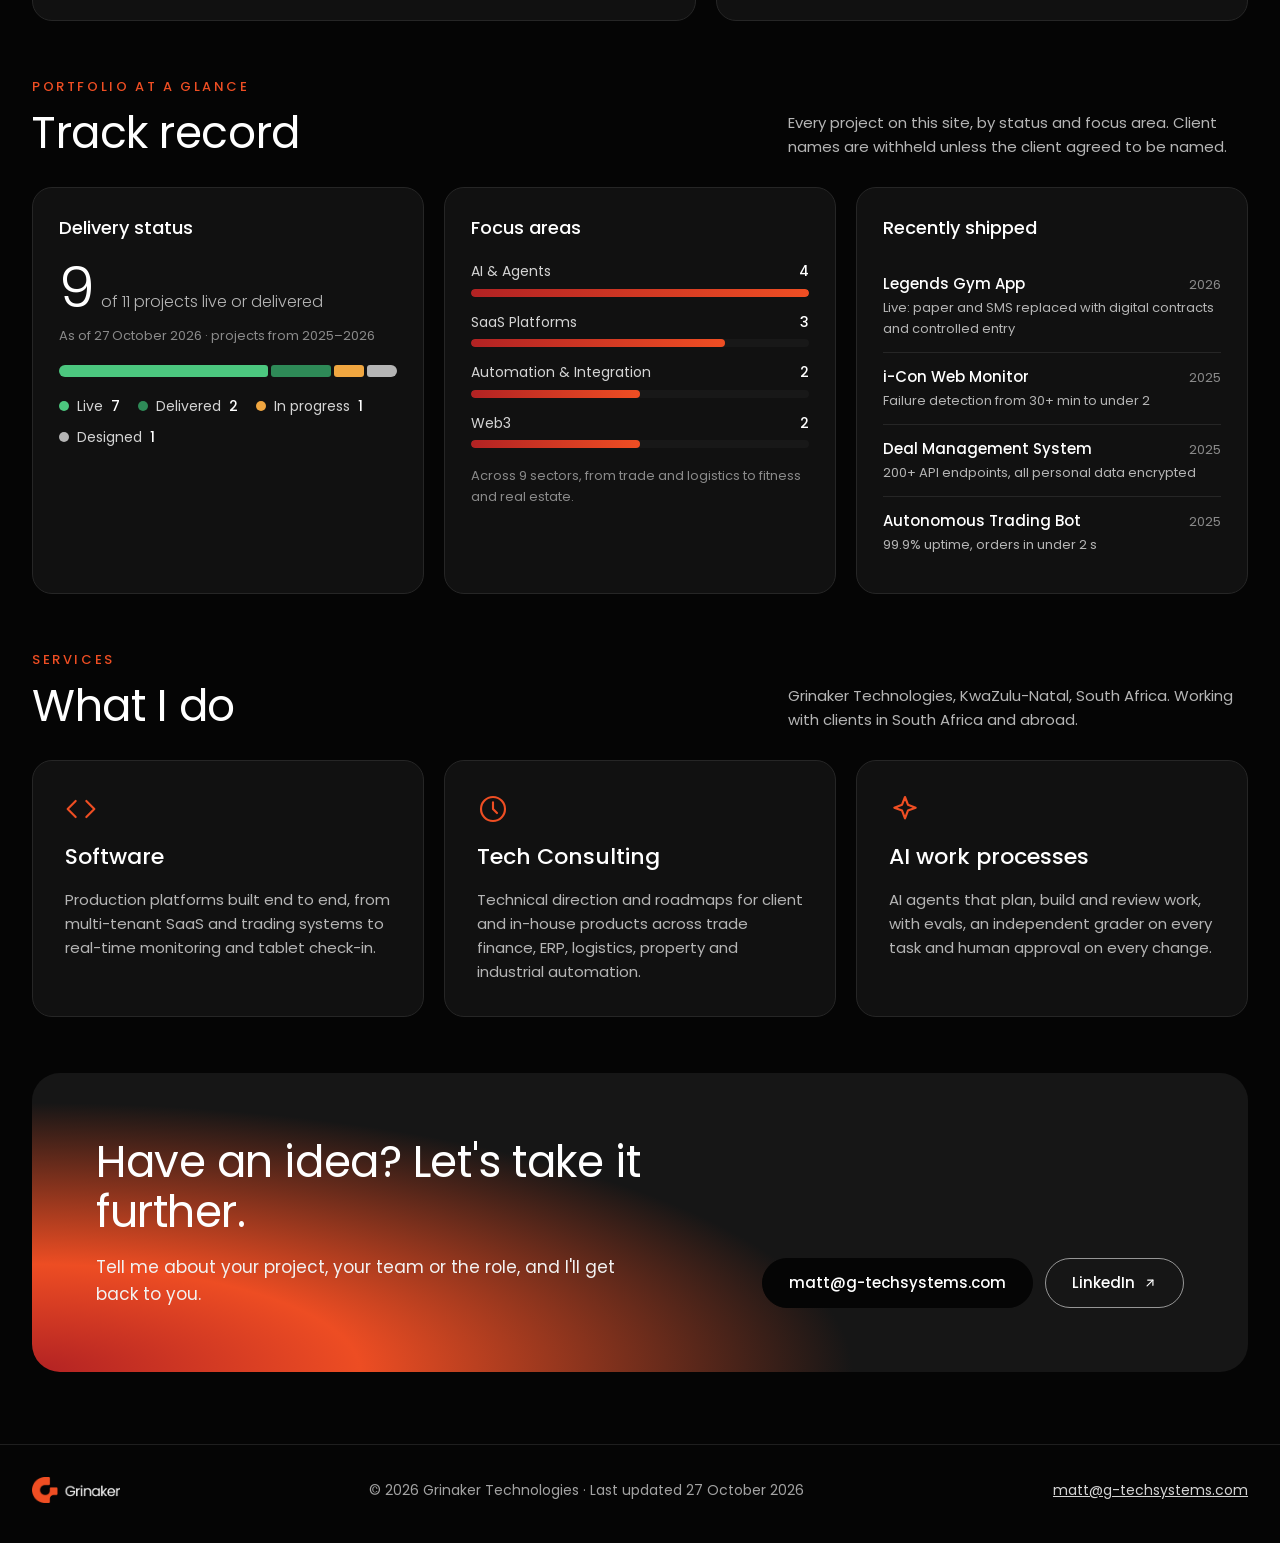
==== commit 49680a79: "Add project screenshots for Claude Fleet and Giffy Goat, with branded placeholders Co-Authored-By: C" ====
--- a/index.html
+++ b/index.html
@@ -235,12 +235,19 @@
   .search::placeholder { color: var(--faint); }
   .grid { display: grid; grid-template-columns: repeat(3, 1fr); gap: 20px; }
   .card {
-    display: flex; flex-direction: column; gap: 10px; text-align: left;
+    display: flex; flex-direction: column; gap: 10px; text-align: left; overflow: hidden;
     background: var(--surface); border: 1px solid var(--border); border-radius: 20px;
     padding: 26px; cursor: pointer; font: inherit; color: inherit;
     transition: border-color .15s, transform .15s;
   }
   .card:hover, .card:focus-visible { border-color: var(--accent); transform: translateY(-2px); }
+  .card .shot {
+    margin: -26px -26px 8px; width: calc(100% + 52px); height: auto; flex: none; aspect-ratio: 16 / 10; display: block;
+    object-fit: cover; object-position: top; border-bottom: 1px solid var(--border); background: var(--surface-2);
+  }
+  .card .shot.glow { background: var(--glow); display: flex; align-items: flex-end; padding: 16px; }
+  .card .shot.glow span { font-size: 13px; color: #fff; background: rgba(5, 5, 5, .55); border-radius: 999px; padding: 6px 14px; }
+  .dlg-shot { display: block; width: 100%; border-radius: 14px; border: 1px solid var(--border-strong); margin: 4px 0 20px; }
   .card .top { display: flex; justify-content: space-between; gap: 8px; font-size: 12px; letter-spacing: .08em; text-transform: uppercase; color: var(--accent); font-weight: 500; }
   .card h3 { margin: 0; font-size: 20px; font-weight: 500; line-height: 1.3; }
   .card p { margin: 0; color: var(--muted); font-size: 15px; }
@@ -609,6 +616,7 @@
       (!q || [x.title, x.tagline, x.sector, x.highlight, ...x.stack].join(" ").toLowerCase().includes(q)));
     $("grid").innerHTML = list.length ? list.map((x) => `
       <button class="card" data-slug="${esc(x.slug)}">
+        ${x.image ? `<img class="shot" src="${esc(x.image)}" alt="${esc(x.imageAlt || x.title)}" loading="lazy" width="1440" height="900">` : `<div class="shot glow" aria-hidden="true"><span>${esc(x.category)}</span></div>`}
         <div class="top"><span>${esc(x.sector)}</span><span class="status ${statusClass(x.status)}">${esc(x.status)}</span></div>
         <h3>${esc(x.title)}</h3>
         <p>${esc(x.tagline)}</p>
@@ -665,7 +673,11 @@
     try {
       const res = await fetch(`projects/${encodeURIComponent(slug)}.md`, { cache: "no-cache" });
       if (!res.ok) throw new Error(res.status);
-      $("dlg-body").innerHTML = md(await res.text());
+      const x = bySlug[slug];
+      const html = md(await res.text());
+      const shot = x && x.image ? `<img class="dlg-shot" src="${esc(x.image)}" alt="${esc(x.imageAlt || x.title)}">` : "";
+      // Screenshot sits under the write-up's title
+      $("dlg-body").innerHTML = shot ? html.replace(/(<\/h1>)/, `$1${shot}`) : html;
     } catch (e) {
       $("dlg-body").innerHTML = `<p class="empty">This write-up could not be loaded.</p>`;
     }
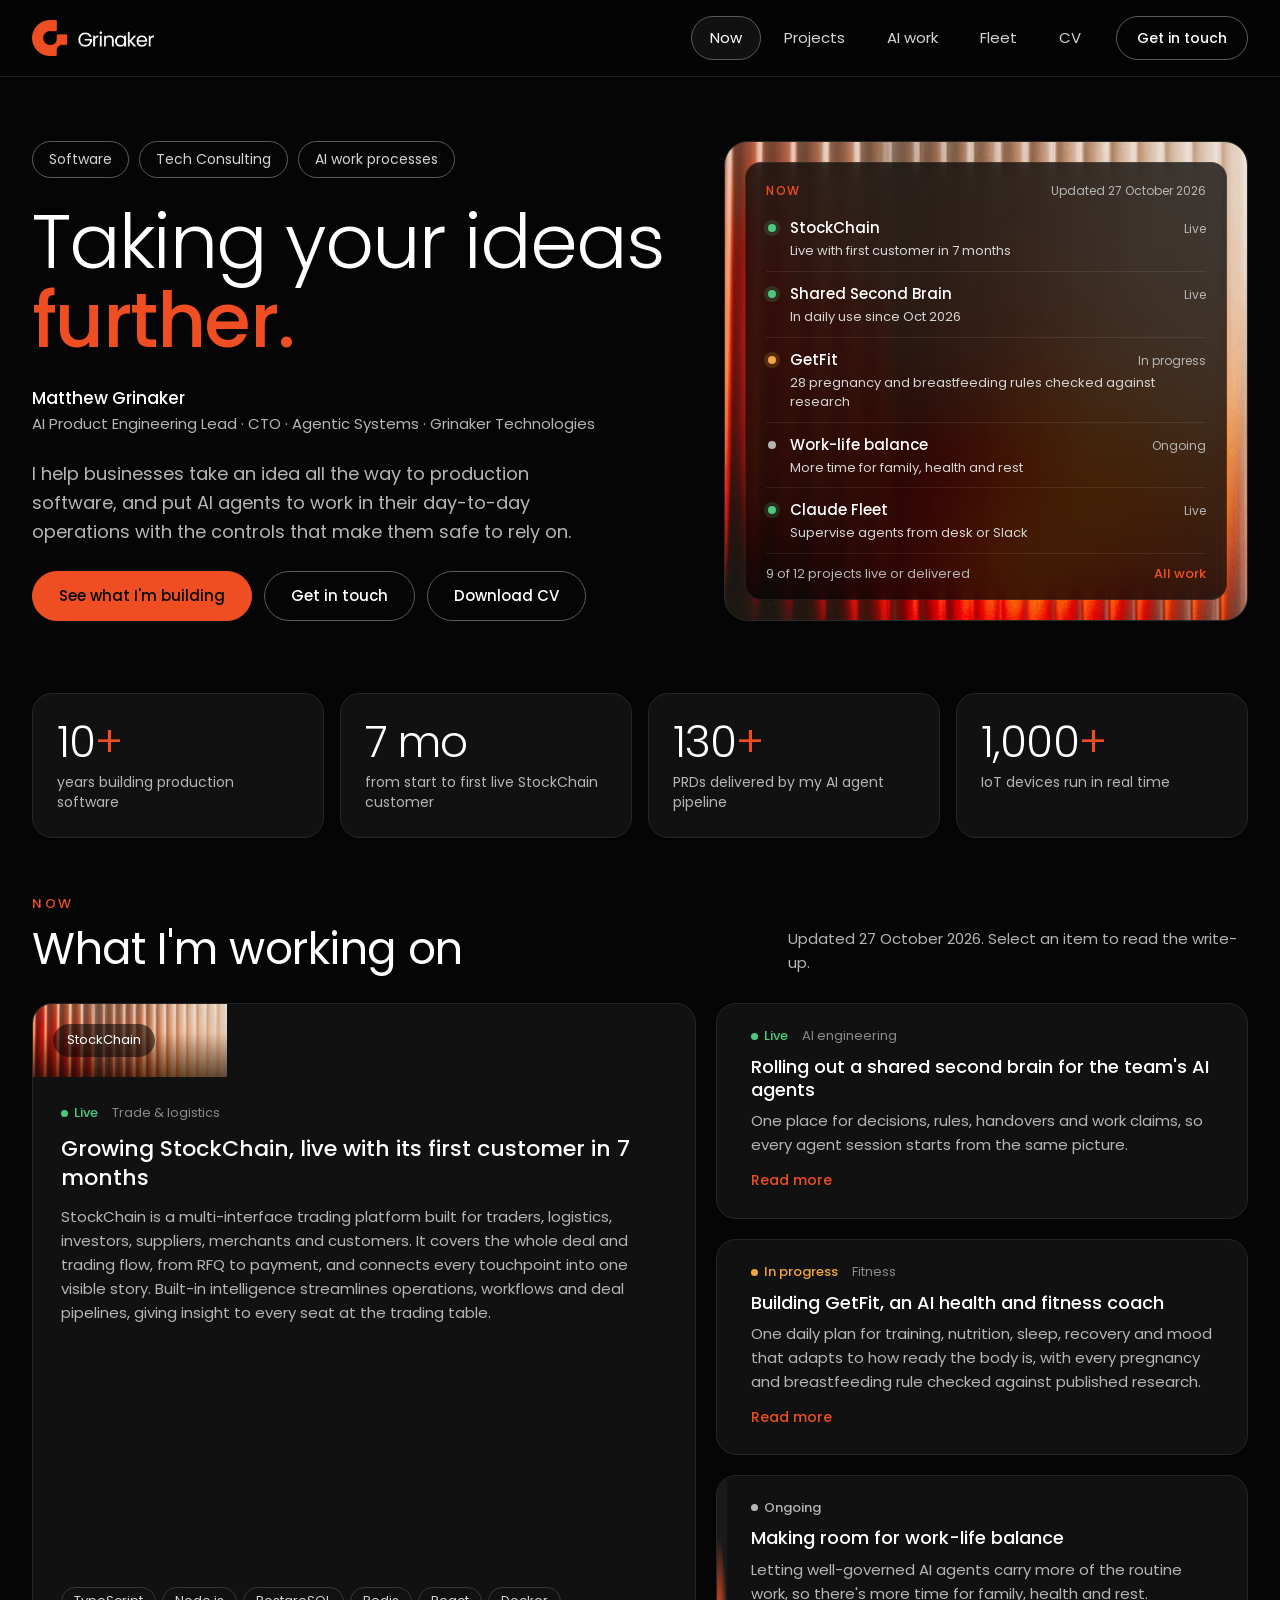
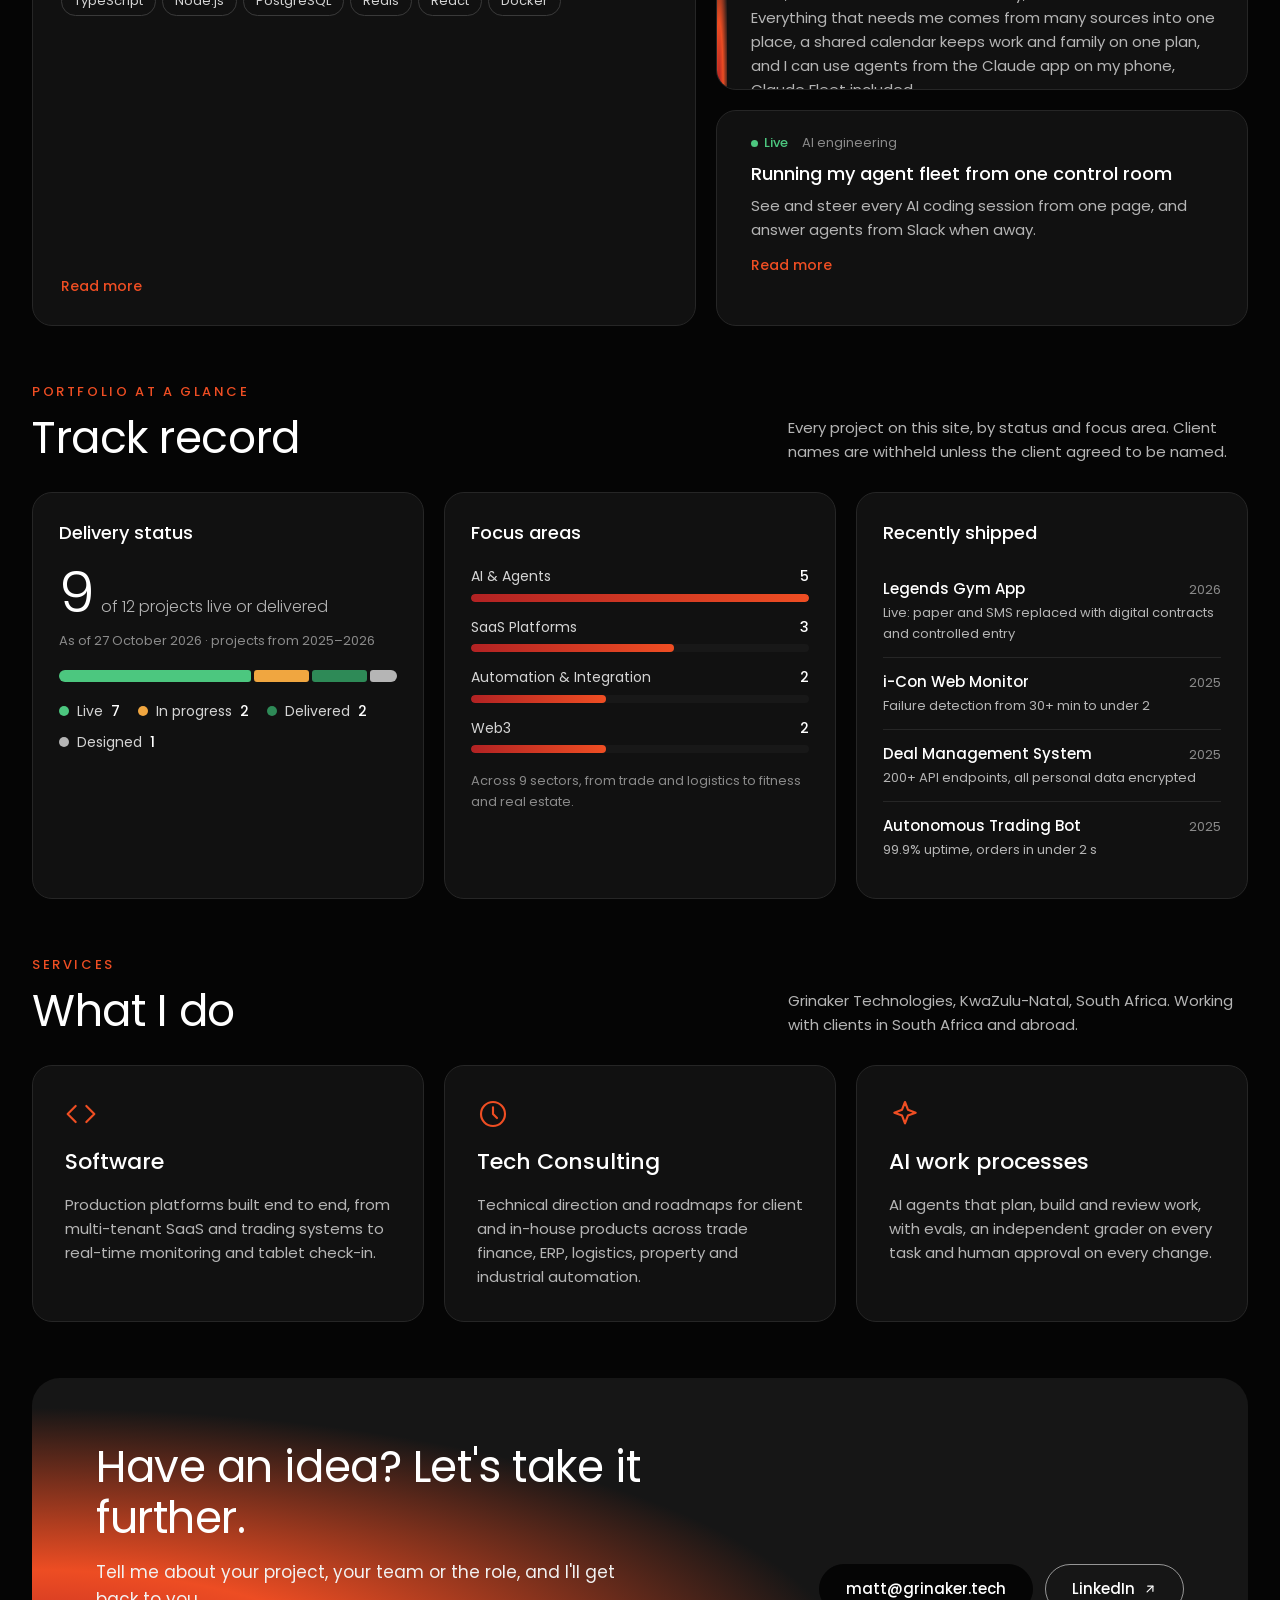
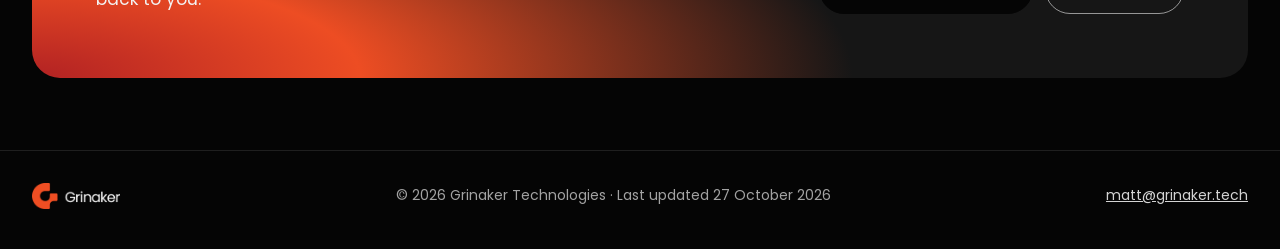
==== commit 2d425d14: "Link AI work and Fleet from the site tabs and README Co-Authored-By: Claude Opus 5.5 <noreply@anthro" ====
--- a/index.html
+++ b/index.html
@@ -75,6 +75,8 @@
     font: inherit; font-size: 15px; color: var(--soft); cursor: pointer;
   }
   .tabs button:hover { color: var(--text); }
+  .tabs .tab-link { display: inline-flex; align-items: center; border: 1px solid transparent; border-radius: 999px; padding: 9px 18px; min-height: 44px; font-size: 15px; color: var(--soft); text-decoration: none; white-space: nowrap; }
+  .tabs .tab-link:hover { color: var(--text); }
   .tabs button[aria-selected="true"] { color: var(--text); border-color: var(--outline); background: var(--surface); }
   .topbar .contact-btn { margin-left: 12px; }
 
@@ -235,19 +237,12 @@
   .search::placeholder { color: var(--faint); }
   .grid { display: grid; grid-template-columns: repeat(3, 1fr); gap: 20px; }
   .card {
-    display: flex; flex-direction: column; gap: 10px; text-align: left; overflow: hidden;
+    display: flex; flex-direction: column; gap: 10px; text-align: left;
     background: var(--surface); border: 1px solid var(--border); border-radius: 20px;
     padding: 26px; cursor: pointer; font: inherit; color: inherit;
     transition: border-color .15s, transform .15s;
   }
   .card:hover, .card:focus-visible { border-color: var(--accent); transform: translateY(-2px); }
-  .card .shot {
-    margin: -26px -26px 8px; width: calc(100% + 52px); height: auto; flex: none; aspect-ratio: 16 / 10; display: block;
-    object-fit: cover; object-position: top; border-bottom: 1px solid var(--border); background: var(--surface-2);
-  }
-  .card .shot.glow { background: var(--glow); display: flex; align-items: flex-end; padding: 16px; }
-  .card .shot.glow span { font-size: 13px; color: #fff; background: rgba(5, 5, 5, .55); border-radius: 999px; padding: 6px 14px; }
-  .dlg-shot { display: block; width: 100%; border-radius: 14px; border: 1px solid var(--border-strong); margin: 4px 0 20px; }
   .card .top { display: flex; justify-content: space-between; gap: 8px; font-size: 12px; letter-spacing: .08em; text-transform: uppercase; color: var(--accent); font-weight: 500; }
   .card h3 { margin: 0; font-size: 20px; font-weight: 500; line-height: 1.3; }
   .card p { margin: 0; color: var(--muted); font-size: 15px; }
@@ -314,7 +309,7 @@
     .topbar .wrap { padding-top: 12px; padding-bottom: 10px; }
     .brand img { height: 30px; }
     .tabs { width: 100%; }
-    .tabs button { flex: 1; padding: 8px 10px; }
+    .tabs button, .tabs .tab-link { flex: 1; justify-content: center; padding: 8px 4px; font-size: 14px; white-space: nowrap; }
     .hero .wrap { padding-top: 36px; gap: 32px; }
     .hero-visual { min-height: 220px; flex-basis: 100%; }
     .block { padding-top: 44px; }
@@ -342,6 +337,8 @@
         <div class="tabs" role="tablist" aria-label="Sections">
           <button role="tab" id="tab-now" aria-controls="now" aria-selected="true">Now</button>
           <button role="tab" id="tab-projects" aria-controls="projects" aria-selected="false">Projects</button>
+          <a class="tab-link" href="ai-work.html">AI work</a>
+          <a class="tab-link" href="fleet.html">Fleet</a>
           <button role="tab" id="tab-cv" aria-controls="cv" aria-selected="false">CV</button>
         </div>
         <a class="btn small contact-btn" href="#contact">Get in touch</a>
@@ -616,7 +613,6 @@
       (!q || [x.title, x.tagline, x.sector, x.highlight, ...x.stack].join(" ").toLowerCase().includes(q)));
     $("grid").innerHTML = list.length ? list.map((x) => `
       <button class="card" data-slug="${esc(x.slug)}">
-        ${x.image ? `<img class="shot" src="${esc(x.image)}" alt="${esc(x.imageAlt || x.title)}" loading="lazy" width="1440" height="900">` : `<div class="shot glow" aria-hidden="true"><span>${esc(x.category)}</span></div>`}
         <div class="top"><span>${esc(x.sector)}</span><span class="status ${statusClass(x.status)}">${esc(x.status)}</span></div>
         <h3>${esc(x.title)}</h3>
         <p>${esc(x.tagline)}</p>
@@ -673,11 +669,7 @@
     try {
       const res = await fetch(`projects/${encodeURIComponent(slug)}.md`, { cache: "no-cache" });
       if (!res.ok) throw new Error(res.status);
-      const x = bySlug[slug];
-      const html = md(await res.text());
-      const shot = x && x.image ? `<img class="dlg-shot" src="${esc(x.image)}" alt="${esc(x.imageAlt || x.title)}">` : "";
-      // Screenshot sits under the write-up's title
-      $("dlg-body").innerHTML = shot ? html.replace(/(<\/h1>)/, `$1${shot}`) : html;
+      $("dlg-body").innerHTML = md(await res.text());
     } catch (e) {
       $("dlg-body").innerHTML = `<p class="empty">This write-up could not be loaded.</p>`;
     }
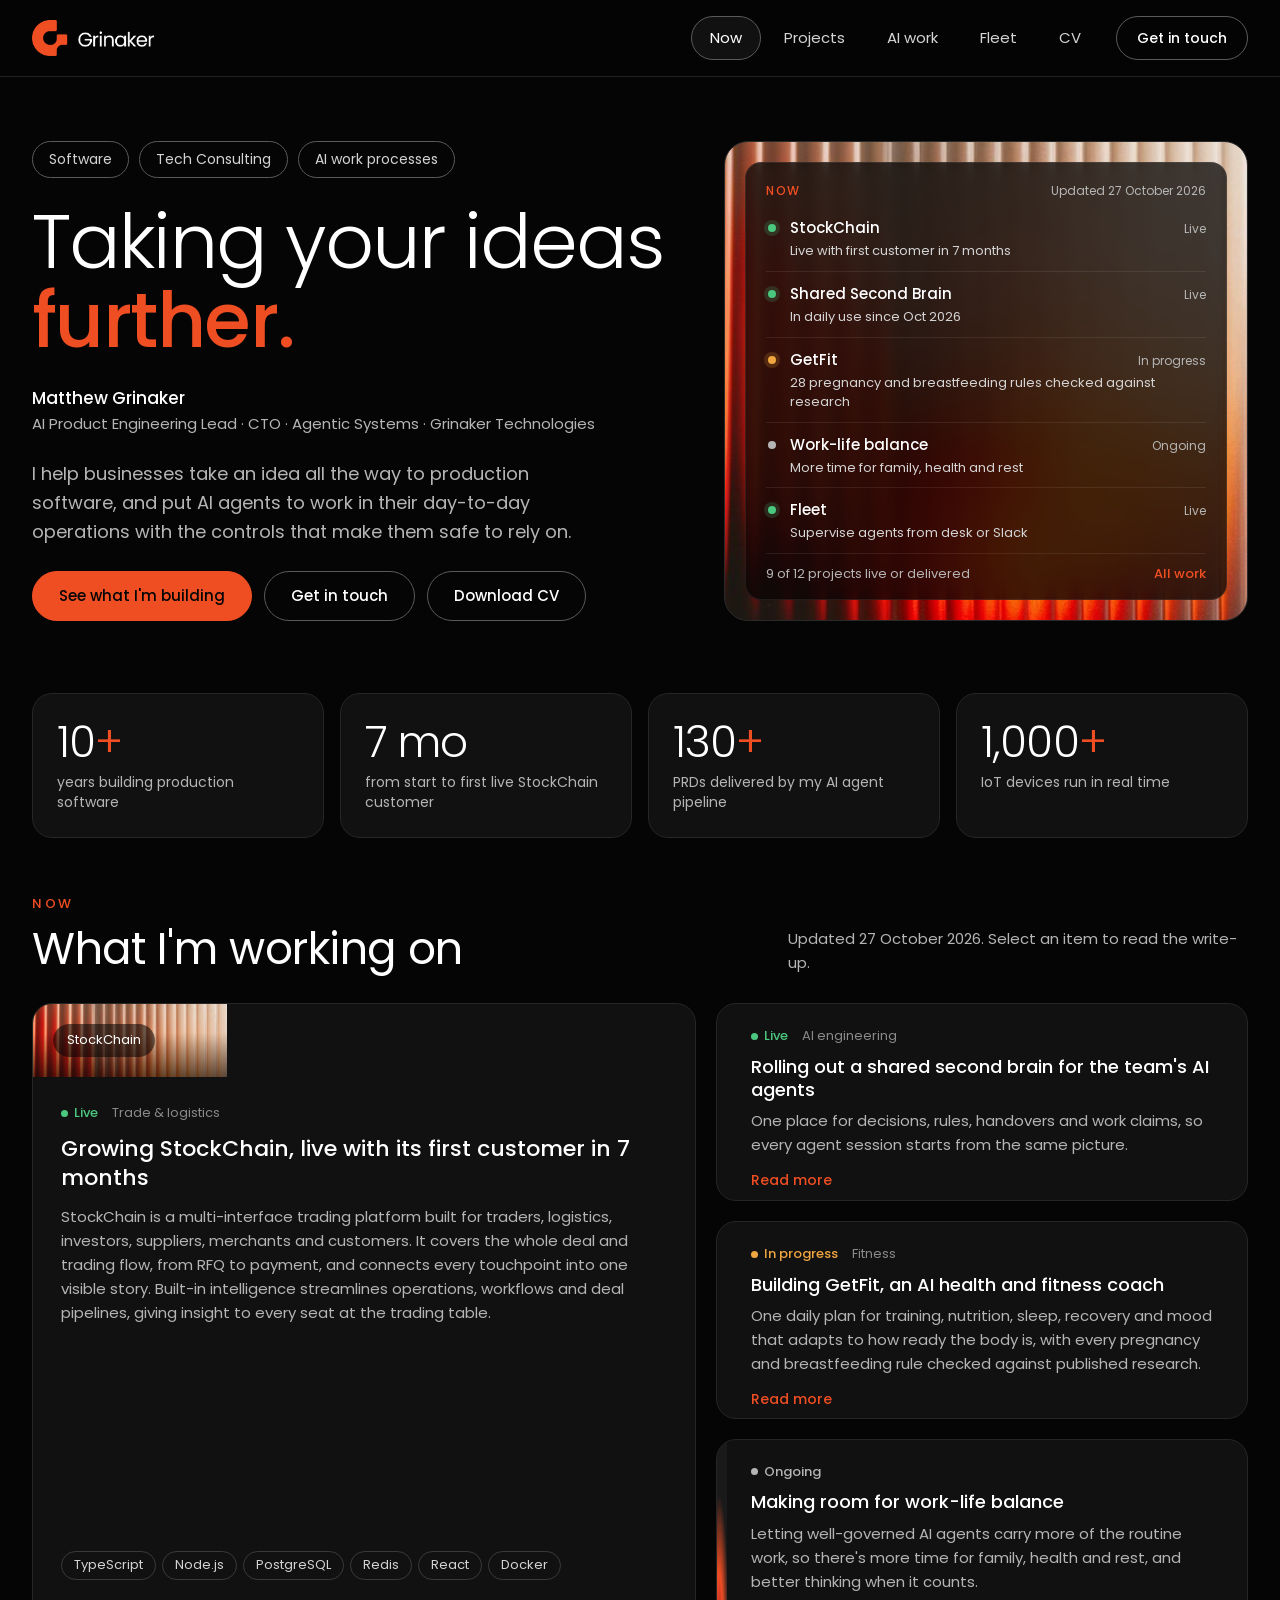
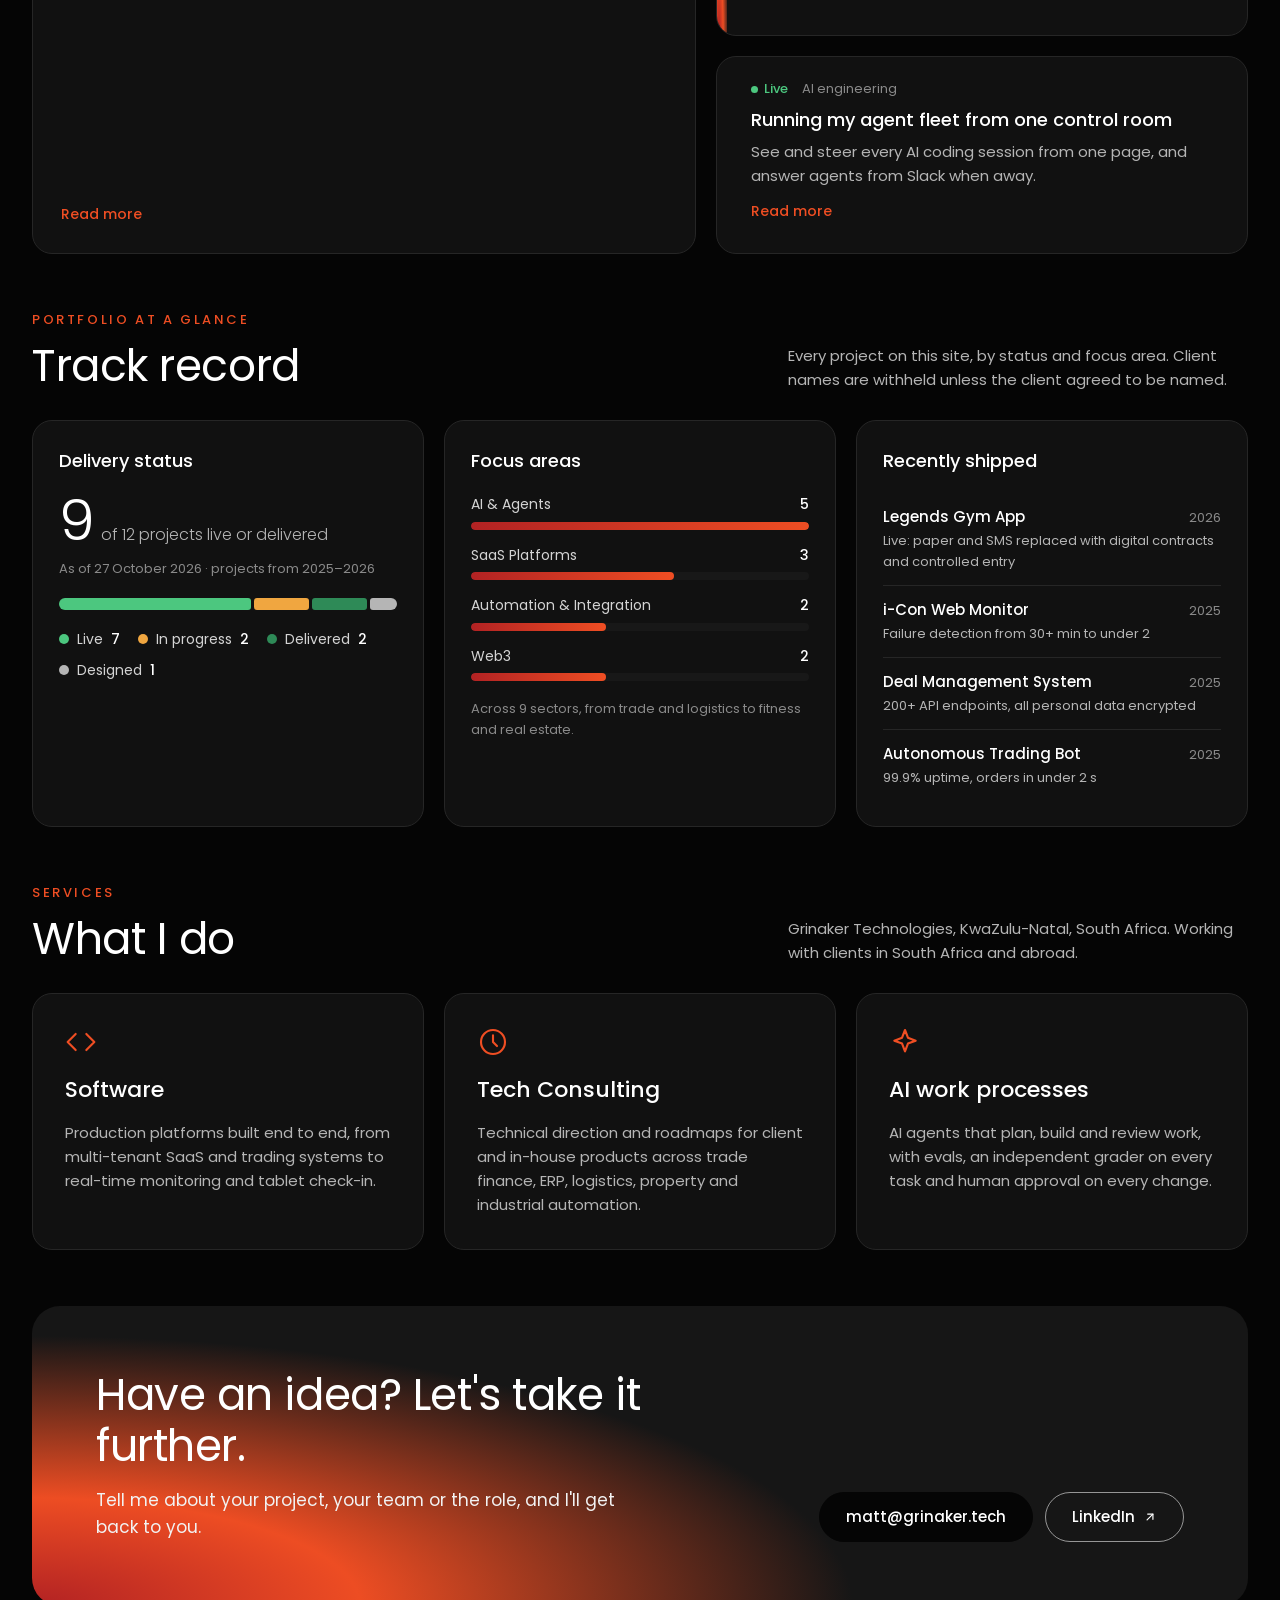
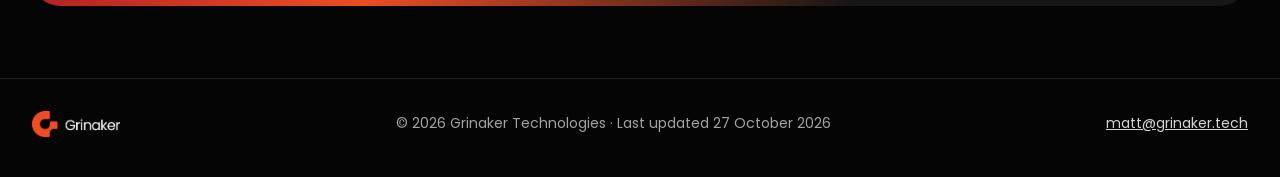
==== commit 66563f3e: "Keep old #project/claude-fleet links working after the rename Co-Authored-By: Claude Opus 5.5 <norep" ====
--- a/index.html
+++ b/index.html
@@ -692,6 +692,8 @@
 
   // In-page anchors inside the Now tab (hero buttons, Get in touch)
   const anchors = { "now-list": "now", contact: "now" };
+  // Old project slugs, so bookmarked links still open the renamed write-up
+  const renamed = { "claude-fleet": "fleet" };
 
   function route() {
     const h = location.hash.slice(1);
@@ -699,7 +701,9 @@
       const current = tabs.find((t) => !$(t).hidden);
       returnTab = current || "projects";
       if (!current) showTab("projects");
-      openProject(h.slice(8));
+      const slug = h.slice(8);
+      if (renamed[slug]) { history.replaceState(null, "", "#project/" + renamed[slug]); }
+      openProject(renamed[slug] || slug);
     } else if (anchors[h]) {
       if (dlg.open) dlg.close();
       showTab(anchors[h]);
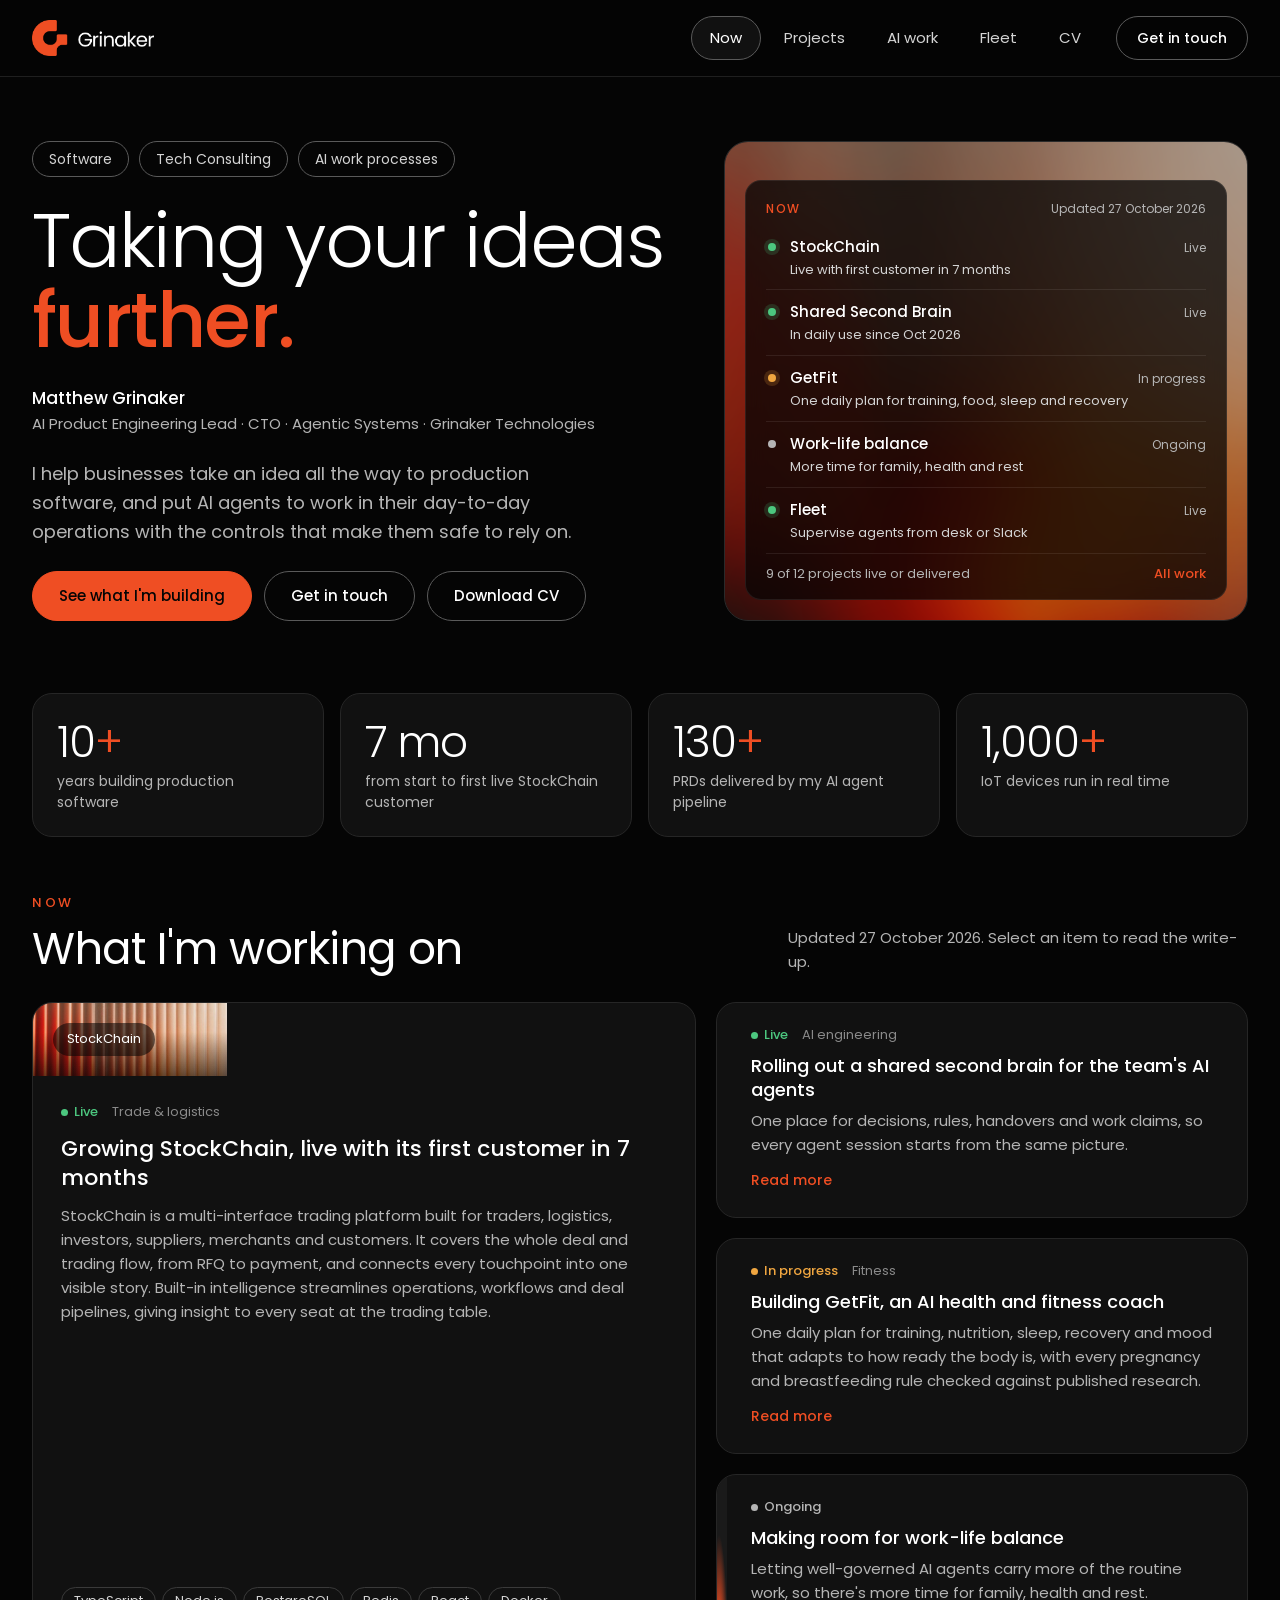
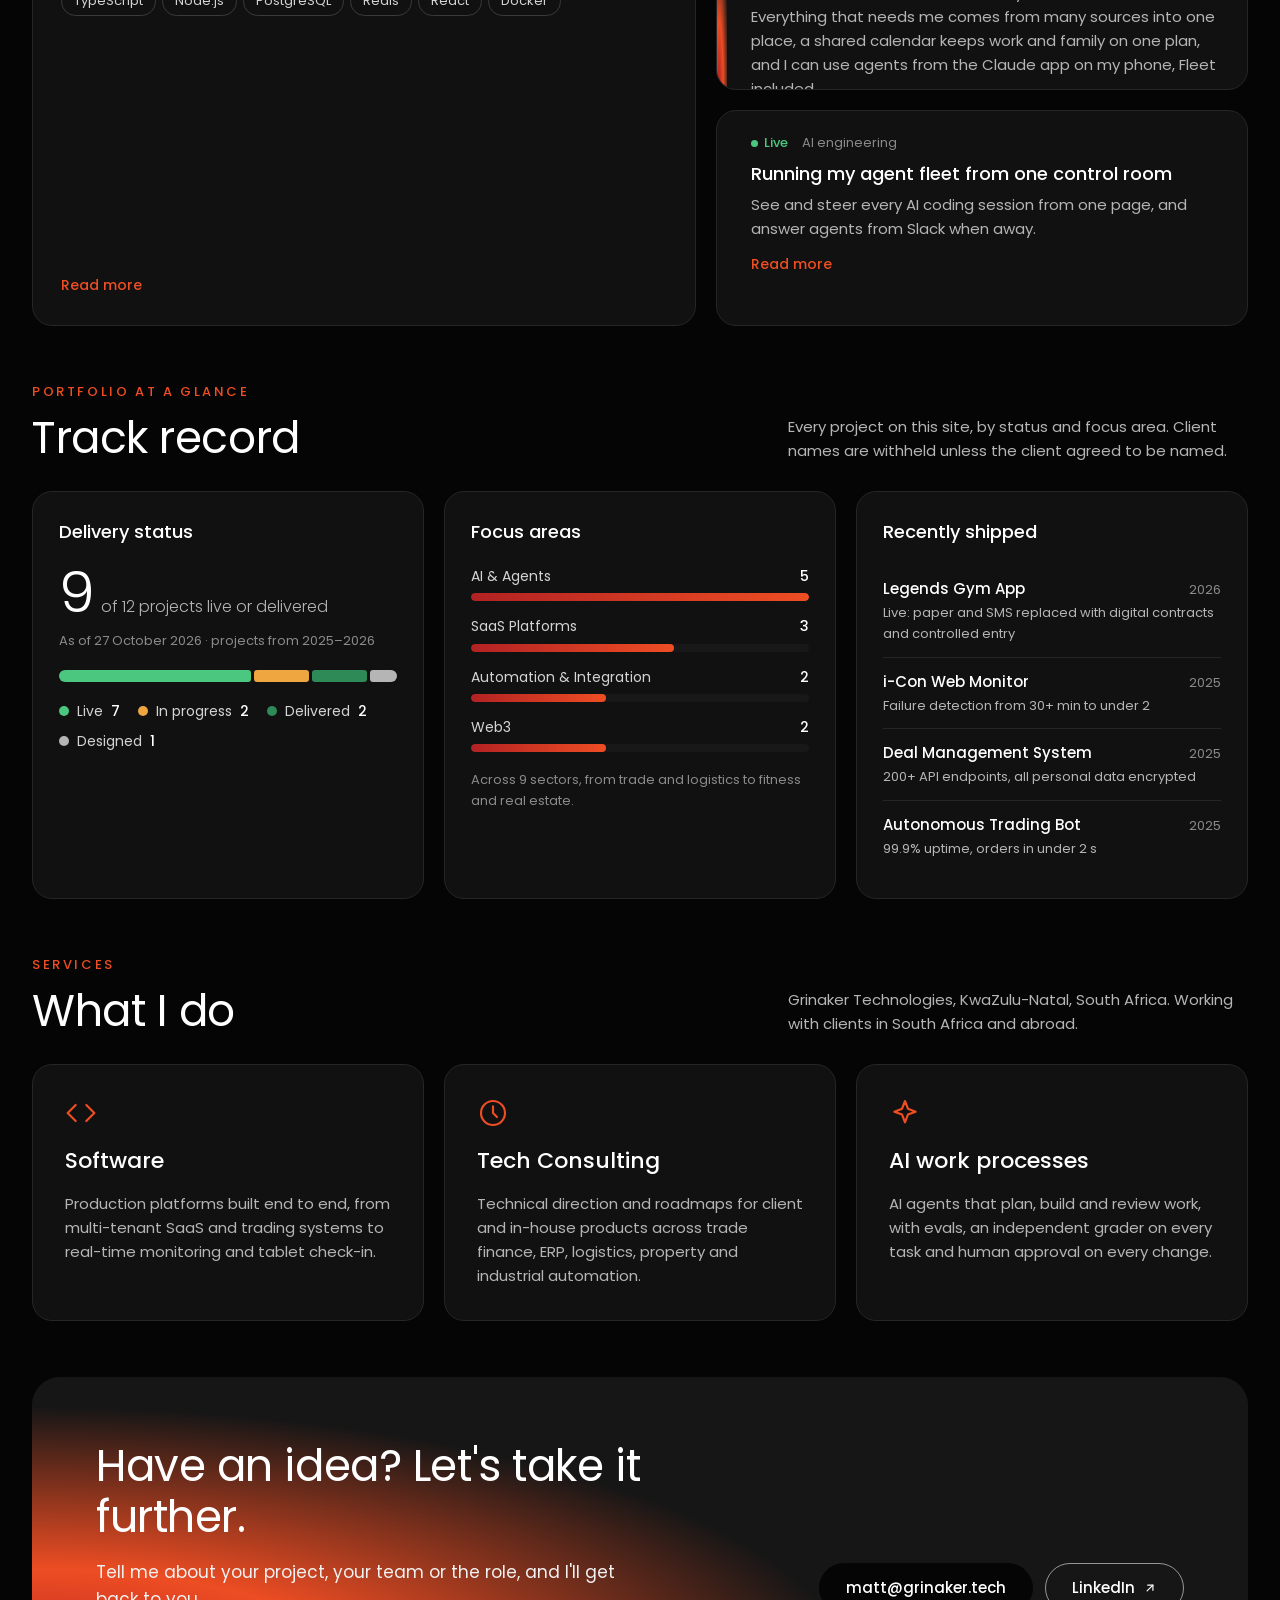
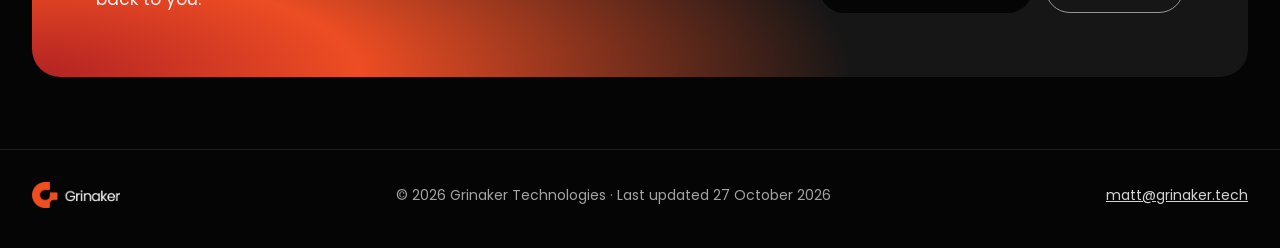
==== commit ac3fba0d: "style: blur the texture behind the Now panel Co-Authored-By: Claude Opus 5.5 <noreply@anthropic.com>" ====
--- a/index.html
+++ b/index.html
@@ -106,7 +106,13 @@
     flex: 1 1 400px; min-width: 0; align-self: stretch; min-height: 320px; position: relative;
     border-radius: 24px; overflow: hidden; border: 1px solid #2a2a2a; padding: 20px;
     display: flex; flex-direction: column; justify-content: flex-end;
-    background: #1a1a1a url("assets/grinaker-texture.jpg") center / cover no-repeat;
+    background: #1a1a1a; isolation: isolate;
+  }
+  /* Softened brand texture behind the Now panel, scaled so the blur has no hard edges */
+  .hero-visual::before {
+    content: ""; position: absolute; inset: 0; z-index: -1;
+    background: url("assets/grinaker-texture.jpg") center / cover no-repeat;
+    filter: blur(14px) brightness(.75); transform: scale(1.15);
   }
   .now-panel {
     background: rgba(5, 5, 5, .74); backdrop-filter: blur(10px); -webkit-backdrop-filter: blur(10px);
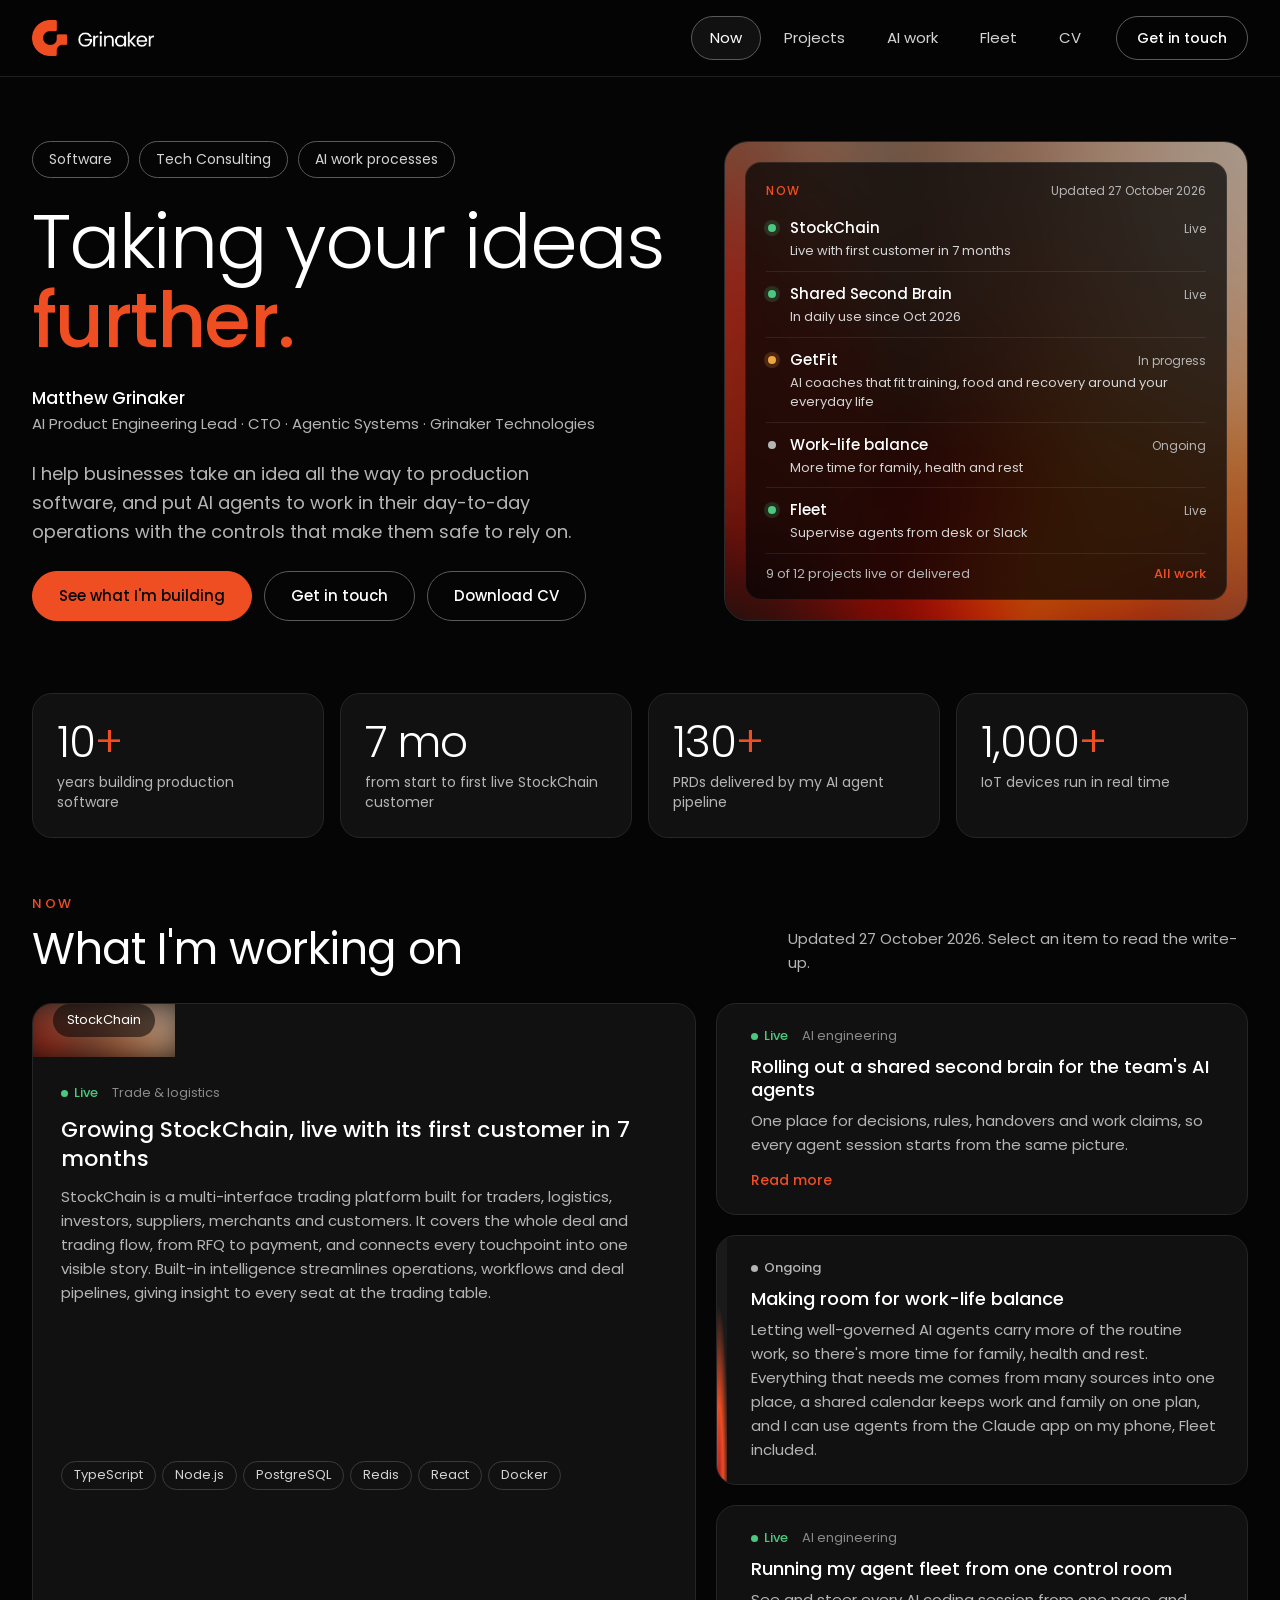
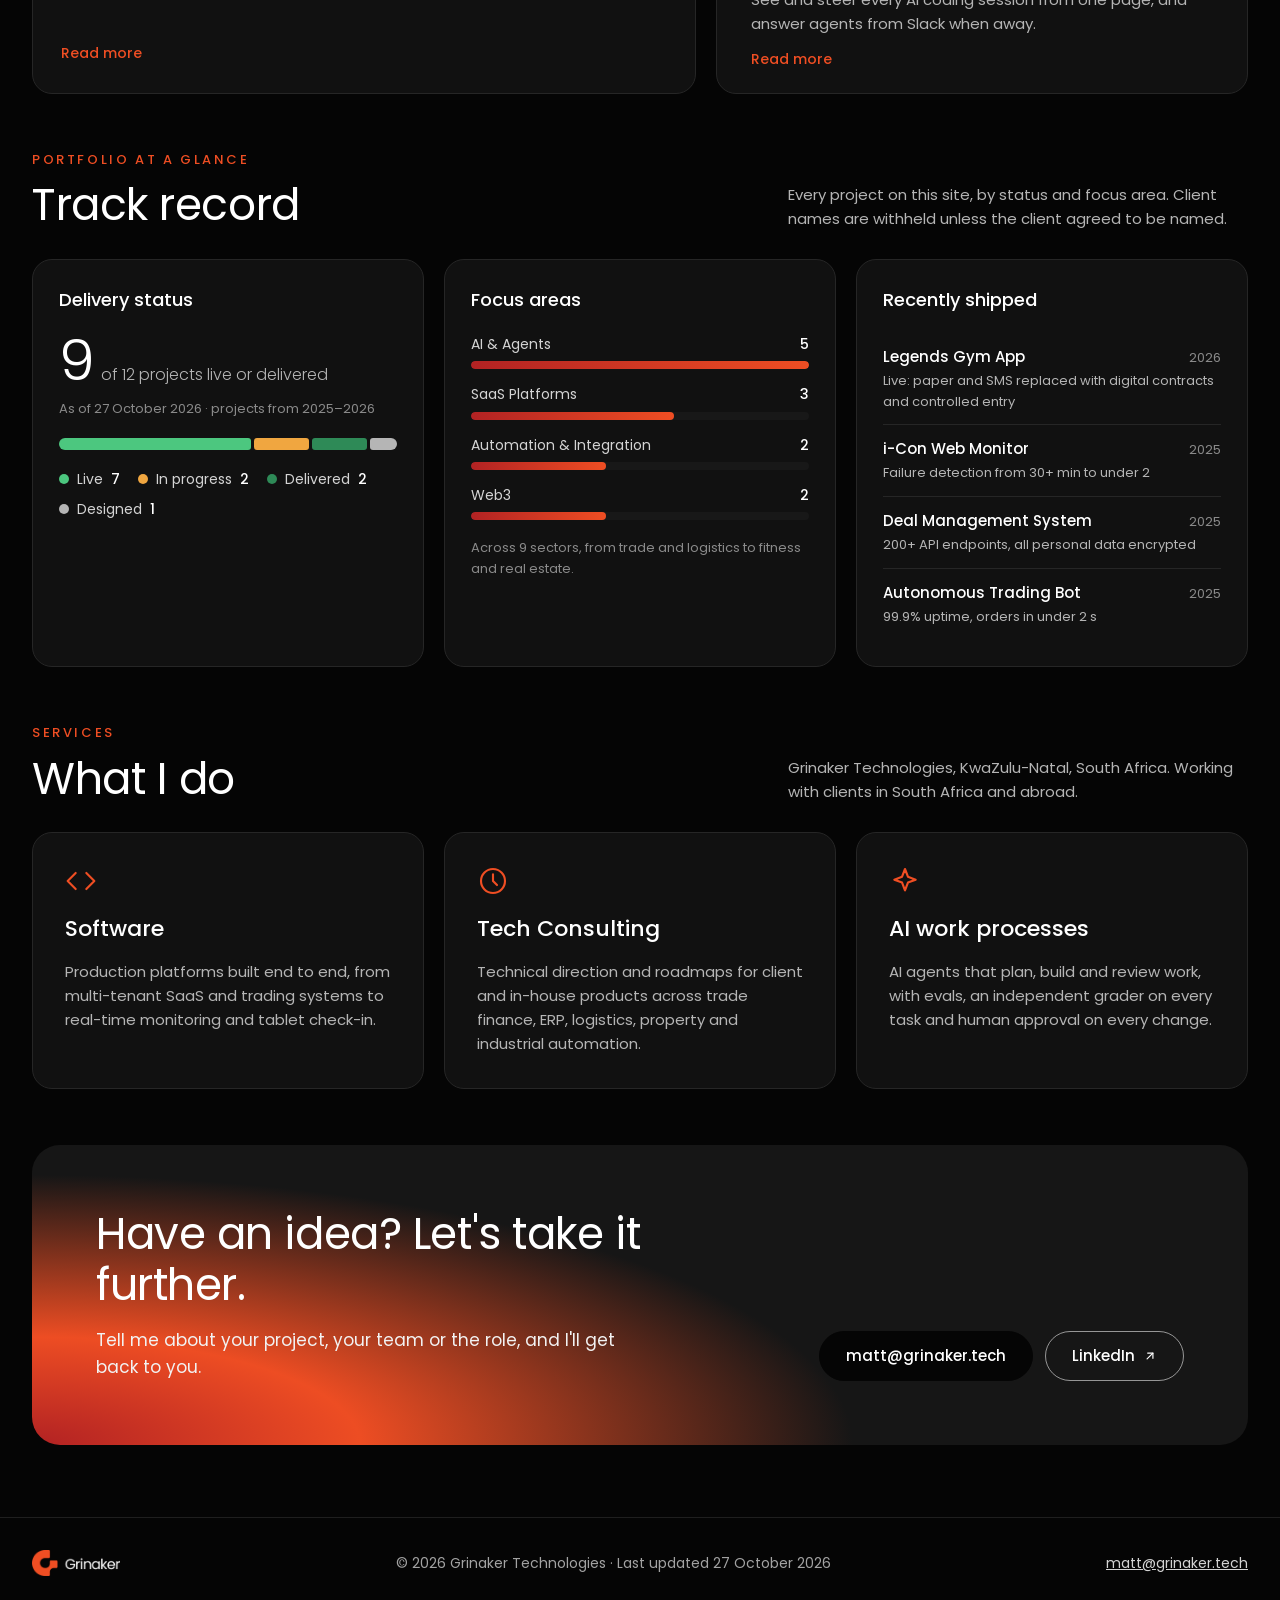
==== commit ec6c3cc4: "style: blur the featured Now card and drop the GetFit card GetFit stays in the hero Now panel; "card" ====
--- a/index.html
+++ b/index.html
@@ -165,13 +165,19 @@
   .now-card.static { cursor: default; }
   .now-card.static:hover { border-color: var(--border); transform: none; }
   .now-card .art { aspect-ratio: 16 / 7; background: var(--glow); display: flex; align-items: flex-end; padding: 20px; }
-  .now-card.featured .art { aspect-ratio: 16 / 6; background: linear-gradient(180deg, rgba(5,5,5,0) 40%, rgba(5,5,5,.6) 100%), #1a1a1a url("assets/grinaker-texture.jpg") center 30% / cover no-repeat; }
+  .now-card.featured .art { aspect-ratio: 16 / 6; position: relative; overflow: hidden; isolation: isolate; background: linear-gradient(180deg, rgba(5,5,5,0) 40%, rgba(5,5,5,.6) 100%); }
+  /* Same softened texture as the hero, so the featured card matches the Now panel */
+  .now-card.featured .art::before {
+    content: ""; position: absolute; inset: 0; z-index: -1;
+    background: #1a1a1a url("assets/grinaker-texture.jpg") center 30% / cover no-repeat;
+    filter: blur(14px) brightness(.75); transform: scale(1.15);
+  }
   .now-card .art .tag-chip { font-size: 13px; color: #fff; background: rgba(5, 5, 5, .55); border-radius: 999px; padding: 6px 14px; }
   .now-card .body { padding: 26px 28px 28px; display: flex; flex-direction: column; gap: 12px; flex-grow: 1; }
   .now-card h3 { margin: 0; font-size: 22px; font-weight: 500; line-height: 1.3; }
   .now-card p { margin: 0; color: var(--muted); font-size: 15px; }
   .now-side { display: flex; flex-direction: column; gap: 20px; }
-  .now-side .now-card { flex-direction: row; flex: 1; }
+  .now-side .now-card { flex-direction: row; flex: 1 0 auto; }
   .now-side .now-card .art { aspect-ratio: auto; width: 10px; padding: 0; flex: none; }
   .now-side .now-card .body { padding: 22px 24px; gap: 8px; }
   .now-side .now-card h3 { font-size: 18px; }
@@ -553,8 +559,10 @@
       </div>
     </${tag}>`;
   };
-  $("now-list").innerHTML = data.now.length
-    ? nowCard(data.now[0], true) + `<div class="now-side">${data.now.slice(1).map((n) => nowCard(n, false)).join("")}</div>`
+  // Items with "card": false stay in the hero Now panel but get no card here
+  const nowCards = data.now.filter((n) => n.card !== false);
+  $("now-list").innerHTML = nowCards.length
+    ? nowCard(nowCards[0], true) + `<div class="now-side">${nowCards.slice(1).map((n) => nowCard(n, false)).join("")}</div>`
     : `<p class="empty">Nothing listed right now.</p>`;
 
   // Now: portfolio snapshot, computed from the project list
